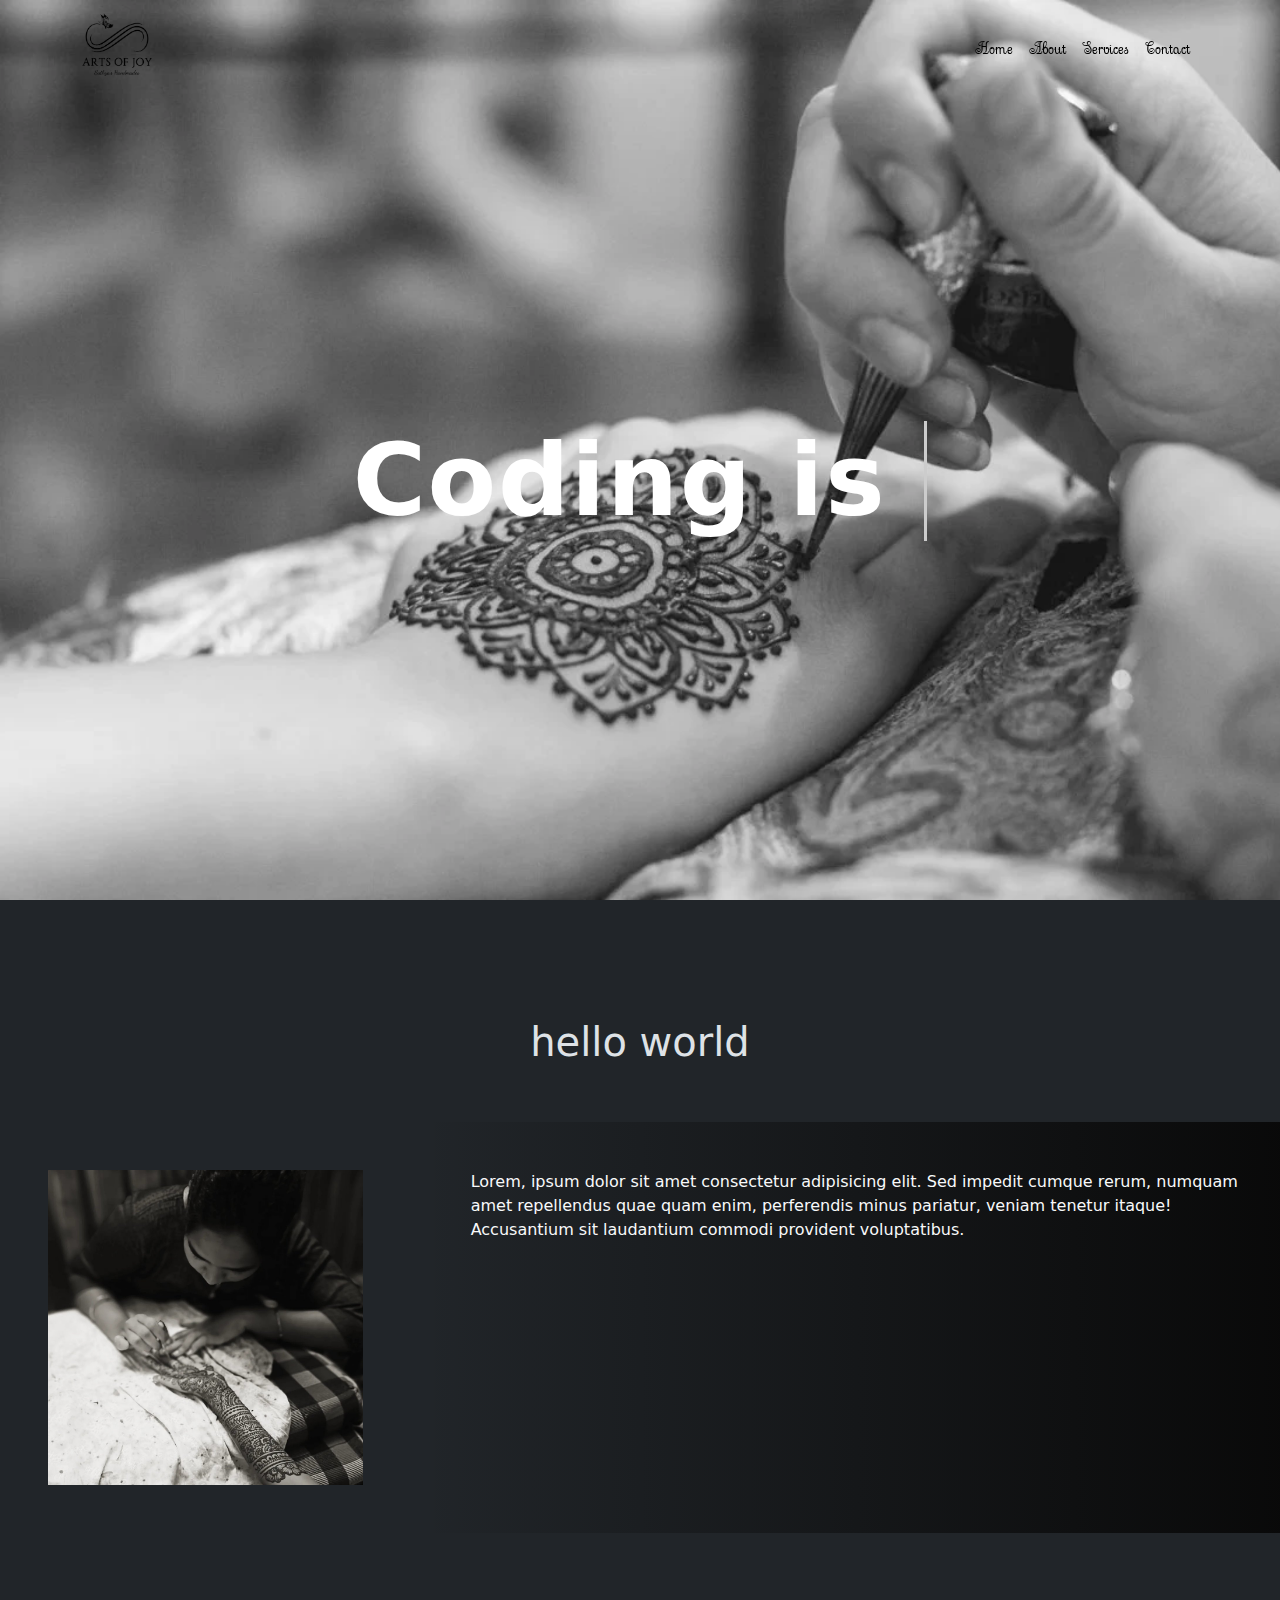
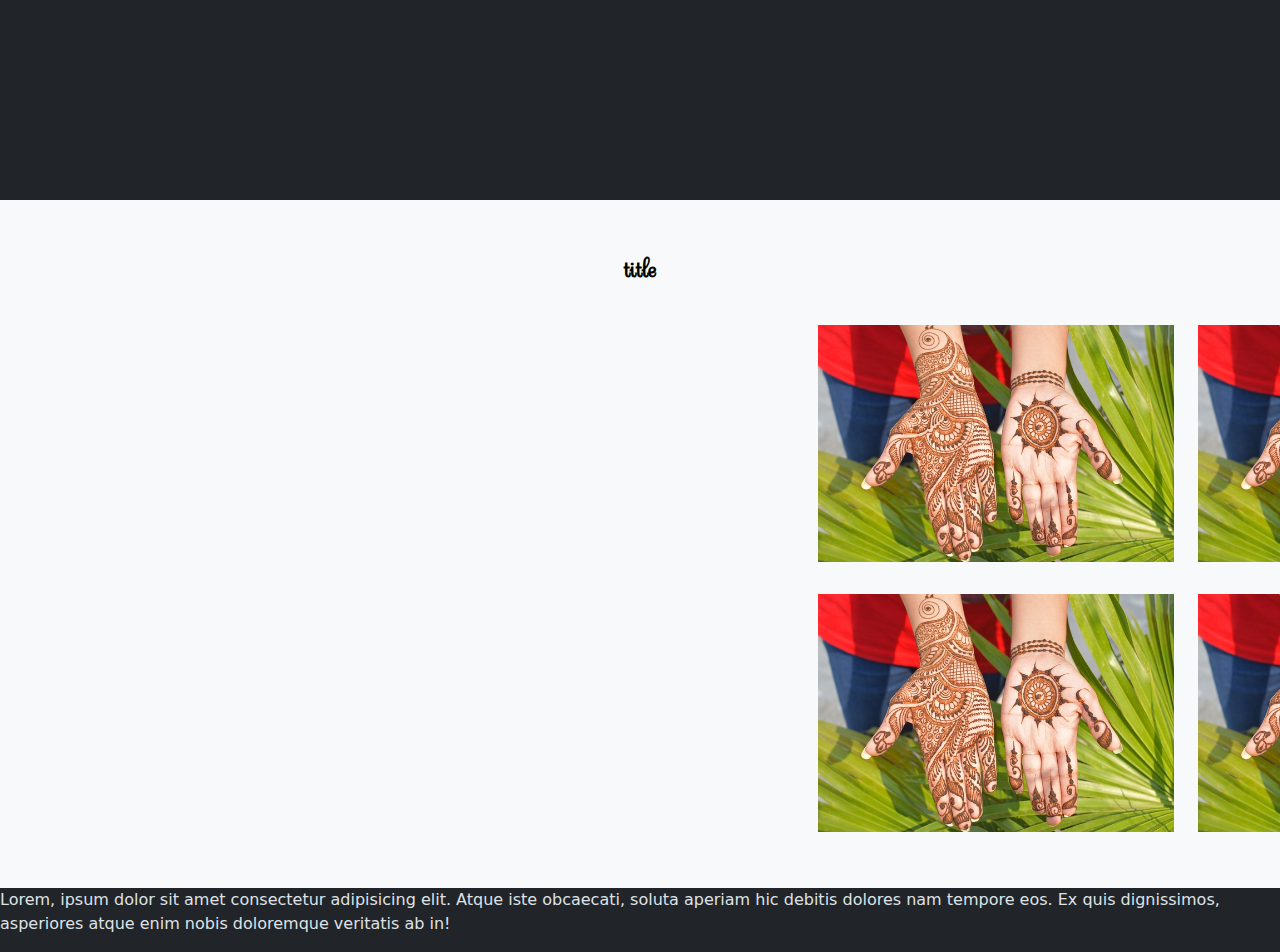
==== index.html @ f116aa46 "first commit" ====
<!DOCTYPE html>
<html lang="en">
<head>
    <meta charset="UTF-8">
    <meta name="viewport" content="width=device-width, initial-scale=1.0">
    <link href="https://cdn.jsdelivr.net/npm/bootstrap@5.3.0-alpha1/dist/css/bootstrap.min.css" rel="stylesheet">
    <link rel="stylesheet" href="./style.css">
    <title>AOJ</title>
    
    <script src="https://cdn.jsdelivr.net/npm/@popperjs/core@2.9.1/dist/umd/popper.min.js"></script>
<script src="https://cdn.jsdelivr.net/npm/bootstrap@5.0.0-beta3/dist/js/bootstrap.min.js"></script>
<link href="https://cdn.jsdelivr.net/npm/bootstrap@5.0.0-beta3/dist/css/bootstrap.min.css" rel="stylesheet">

  

</head>

<body>
    <nav id="navbar" class="navbar navbar-expand-lg navbar-light fixed-top">
        <div class="container">
          
            <a class="navbar-brand" href="#"><img src="./img/aoj_logo.png" alt="" class="c3"></a>
            <button class="navbar-toggler" type="button" data-bs-toggle="collapse" data-bs-target="#navbarNav"
                aria-controls="navbarNav" aria-expanded="false" aria-label="Toggle navigation">
                <span class="navbar-toggler-icon"></span>
            </button>
            <div class="collapse navbar-collapse justify-content-end" id="navbarNav">
                <ul class="navbar-nav">
                    <li class="nav-item">
                        <a class="nav-link  font-1" href="#">Home</a>
                    </li>
                    <li class="nav-item">
                        <a class="nav-link  font-1" href="#">About</a>
                    </li>
                    <li class="nav-item">
                        <a class="nav-link  font-1" href="#">Services</a>
                    </li>
                    <li class="nav-item">
                        <a class="nav-link  font-1" href="#">Contact</a>
                    </li>
                </ul>
            </div>
        </div>
    </nav>





    <div class="content type">
      <div class="txt">
        <h1 class="">Coding is <span class="typed-text"></span><span class="cursor">&nbsp;</span></h1>
      </div>
        <!-- Your content here -->
        
    </div>




    <div class="content">
      <!-- Your content here -->
      
        
        <div class="row">
          <h1 class="text-center titlee p-5">hello world</h1>
          <div class="col-lg-4">
            <img src="./img/sathya.jpg" alt="" class="w-100 p-5">
          </div>
          
            <div class=" col-lg-8 smoke p-5">
              <p class="text-light">Lorem, ipsum dolor sit amet consectetur adipisicing elit. Sed impedit cumque rerum, numquam amet repellendus quae quam enim, perferendis minus pariatur, veniam tenetur itaque! Accusantium sit laudantium commodi provident voluptatibus.</p>
            </div>
          
        </div>
      
  </div>













  <div class="content1 ">
    <div class="bg-light p-5 ">
      <div class="container">
        <h1 class="text-center mb-5 font-1">title</h1>
        <div class="row">
          <div class="col-lg-4 mb-2"><img src="./img/two.jpg" alt="" class="w-100 transition-left img"></div>
          <div class="col-lg-8">
            <div class="row">
              <div class="col-lg-6 mb-2"><img src="./img/one.jpg" alt="" class="w-100 transition-right img">  </div>
              <div class="col-lg-6 mb-2"><img src="./img/one.jpg" alt="" class="w-100 transition-right img"></div>
            </div> <br>
            <div class="row">
              <div class="col-lg-6 mb-2"><img src="./img/one.jpg" alt="" class="w-100 transition-right img">  </div>
              <div class="col-lg-6 mb-2"><img src="./img/one.jpg" alt="" class="w-100 transition-right img"></div>
            </div>
          </div>
        </div>
      </div>
    </div>
  </div>











<div>
  <p>Lorem, ipsum dolor sit amet consectetur adipisicing elit. Atque iste obcaecati, soluta aperiam hic debitis dolores nam tempore eos. Ex quis dignissimos, asperiores atque enim nobis doloremque veritatis ab in!</p>
</div>





    <script>
    document.addEventListener("DOMContentLoaded", function() {
    var navToggle = document.querySelector('.navbar-toggler');
    var navbarNav = document.querySelector('.navbar-collapse');

    navToggle.addEventListener('click', function() {
        navbarNav.classList.toggle('show');
    });
});

window.addEventListener('scroll', function() {
    var navbar = document.getElementById('navbar');
    if (window.scrollY > 0) {
        navbar.style.backgroundColor = 'gray'; // Change to desired green color
    } else {
        navbar.style.backgroundColor = 'transparent';
    }
});



// text =======================================================================================
const typedTextSpan = document.querySelector(".typed-text");
const cursorSpan = document.querySelector(".cursor");

const textArray = ["hard", "fun", "a journey", "LIFE"];
const typingDelay = 200;
const erasingDelay = 100;
const newTextDelay = 2000; // Delay between current and next text
let textArrayIndex = 0;
let charIndex = 0;

function type() {
  if (charIndex < textArray[textArrayIndex].length) {
    if(!cursorSpan.classList.contains("typing")) cursorSpan.classList.add("typing");
    typedTextSpan.textContent += textArray[textArrayIndex].charAt(charIndex);
    charIndex++;
    setTimeout(type, typingDelay);
  } 
  else {
    cursorSpan.classList.remove("typing");
  	setTimeout(erase, newTextDelay);
  }
}

function erase() {
	if (charIndex > 0) {
    if(!cursorSpan.classList.contains("typing")) cursorSpan.classList.add("typing");
    typedTextSpan.textContent = textArray[textArrayIndex].substring(0, charIndex-1);
    charIndex--;
    setTimeout(erase, erasingDelay);
  } 
  else {
    cursorSpan.classList.remove("typing");
    textArrayIndex++;
    if(textArrayIndex>=textArray.length) textArrayIndex=0;
    setTimeout(type, typingDelay + 1100);
  }
}

document.addEventListener("DOMContentLoaded", function() { // On DOM Load initiate the effect
  if(textArray.length) setTimeout(type, newTextDelay + 250);
});









//animation start



document.addEventListener("DOMContentLoaded", function() {
    window.addEventListener("scroll", function() {
      var images = document.querySelectorAll(".transition-top, .transition-right");
      images.forEach(function(image) {
        if (isElementInViewport(image)) {
          image.classList.add("transitioned");
        }
      });
    });

    function isElementInViewport(el) {
      var rect = el.getBoundingClientRect();
      return (
        rect.top >= 0 &&
        rect.right >= 0 &&
        rect.bottom <= (window.innerHeight || document.documentElement.clientHeight) &&
        rect.left <= (window.innerWidth || document.documentElement.clientWidth)
      );
    }
  });




  window.addEventListener('scroll', function() {
  var twoImage = document.querySelector('.transition-left');
  var oneImages = document.querySelectorAll('.transition-right');

  if (twoImage && isInViewport(twoImage)) {
    twoImage.classList.add('active');
  }

  oneImages.forEach(function(image) {
    if (isInViewport(image)) {
      image.classList.add('active');
    }
  });
});

function isInViewport(element) {
  var rect = element.getBoundingClientRect();
  return (
    rect.top >= 0 &&
    rect.left >= 0 &&
    rect.bottom <= (window.innerHeight || document.documentElement.clientHeight) &&
    rect.right <= (window.innerWidth || document.documentElement.clientWidth)
  );
}



// gallery start

const html = document.querySelector('html');
html.setAttribute('data-bs-theme', 'dark');

document.addEventListener('DOMContentLoaded', () => {
  // --- Create LightBox
  const galleryGrid = document.querySelector(".gallery-grid");
  const links = galleryGrid.querySelectorAll("a");
  const imgs = galleryGrid.querySelectorAll("img");
  const lightboxModal = document.getElementById("lightbox-modal");
  const bsModal = new bootstrap.Modal(lightboxModal);
  const modalBody = lightboxModal.querySelector(".lightbox-content");

  function createCaption (caption) {
    return `<div class="carousel-caption d-none d-md-block">
        <h4 class="m-0">${caption}</h4>
      </div>`;
  }

  function createIndicators (img) {
    let markup = "", i, len;

    const countSlides = links.length;
    const parentCol = img.closest('.col');
    const curIndex = [...parentCol.parentElement.children].indexOf(parentCol);

    for (i = 0, len = countSlides; i < len; i++) {
      markup += `
        <button type="button" data-bs-target="#lightboxCarousel"
          data-bs-slide-to="${i}"
          ${i === curIndex ? 'class="active" aria-current="true"' : ''}
          aria-label="Slide ${i + 1}">
        </button>`;
    }

    return markup;
  }

  function createSlides (img) {
    let markup = "";
    const currentImgSrc = img.closest('.gallery-item').getAttribute("href");

    for (const img of imgs) {
      const imgSrc = img.closest('.gallery-item').getAttribute("href");
      const imgAlt = img.getAttribute("alt");

      markup += `
        <div class="carousel-item${currentImgSrc === imgSrc ? " active" : ""}">
          <img class="d-block img-fluid w-100" src=${imgSrc} alt="${imgAlt}">
          ${imgAlt ? createCaption(imgAlt) : ""}
        </div>`;
    }

    return markup;
  }

  function createCarousel (img) {
    const markup = `
      <!-- Lightbox Carousel -->
      <div id="lightboxCarousel" class="carousel slide carousel-fade" data-bs-ride="true">
        <!-- Indicators/dots -->
        <div class="carousel-indicators">
          ${createIndicators(img)}
        </div>
        <!-- Wrapper for Slides -->
        <div class="carousel-inner justify-content-center mx-auto">
          ${createSlides(img)}
        </div>
        <!-- Controls/icons -->
        <button class="carousel-control-prev" type="button" data-bs-target="#lightboxCarousel" data-bs-slide="prev">
          <span class="carousel-control-prev-icon" aria-hidden="true"></span>
          <span class="visually-hidden">Previous</span>
        </button>
        <button class="carousel-control-next" type="button" data-bs-target="#lightboxCarousel" data-bs-slide="next">
          <span class="carousel-control-next-icon" aria-hidden="true"></span>
          <span class="visually-hidden">Next</span>
        </button>
      </div>
      `;

    modalBody.innerHTML = markup;
  }

  for (const link of links) {
    link.addEventListener("click", function (e) {
      e.preventDefault();
      const currentImg = link.querySelector("img");
      const lightboxCarousel = document.getElementById("lightboxCarousel");

      if (lightboxCarousel) {
        const parentCol = link.closest('.col');
        const index = [...parentCol.parentElement.children].indexOf(parentCol);

        const bsCarousel = new bootstrap.Carousel(lightboxCarousel);
        bsCarousel.to(index);
      } else {
        createCarousel(currentImg);
      }

      bsModal.show();
    });
  }

  // --- Support Fullscreen
  const fsEnlarge = document.querySelector(".btn-fullscreen-enlarge");
  const fsExit = document.querySelector(".btn-fullscreen-exit");

  function enterFS () {
    lightboxModal.requestFullscreen().then({}).catch(err => {
      alert(`Error attempting to enable full-screen mode: ${err.message} (${err.name})`);
    });
    fsEnlarge.classList.toggle("d-none");
    fsExit.classList.toggle("d-none");
  }

  function exitFS () {
    document.exitFullscreen();
    fsExit.classList.toggle("d-none");
    fsEnlarge.classList.toggle("d-none");
  }

  fsEnlarge.addEventListener("click", (e) => {
    e.preventDefault();
    enterFS();
  });

  fsExit.addEventListener("click", (e) => {
    e.preventDefault();
    exitFS();
  });
})


    </script>
</body>
</html>
---- style.css ----
@import url('https://fonts.googleapis.com/css2?family=Sevillana&display=swap');
@import url('https://fonts.googleapis.com/css2?family=Montserrat+Alternates:ital,wght@0,100;0,200;0,300;0,400;0,500;0,600;0,700;0,800;0,900;1,100;1,200;1,300;1,400;1,500;1,600;1,700;1,800;1,900&family=Sevillana&display=swap');
@import url('https://fonts.googleapis.com/css2?family=Montserrat+Alternates:ital,wght@0,100;0,200;0,300;0,400;0,500;0,600;0,700;0,800;0,900;1,100;1,200;1,300;1,400;1,500;1,600;1,700;1,800;1,900&family=Salsa&family=Sevillana&display=swap');
@import url('https://fonts.googleapis.com/css2?family=Leckerli+One&family=Montserrat+Alternates:ital,wght@0,100;0,200;0,300;0,400;0,500;0,600;0,700;0,800;0,900;1,100;1,200;1,300;1,400;1,500;1,600;1,700;1,800;1,900&family=Salsa&family=Sevillana&display=swap');

  body {
    margin: 0;
    font-family: Arial, sans-serif;
}
.run{
  font-family: "Leckerli One", cursive;
  font-weight: 400;
  font-style: normal;
}

.ok{


    font-family: "Salsa", cursive;
    font-weight: 400;
    font-style: normal;
  }
  
.c3{
  width: 70px;
}
  .font-1 {
    font-family: "Sevillana", cursive;
    font-weight: 800;
    font-style: normal;
    color: black !important;
    font-size: x-large;
  }
  .font-2 {
    font-family: "Montserrat Alternates", sans-serif;
    font-weight: 100;
    font-style: normal;
   
  }
  
  .font-22 {
    font-family: "Montserrat Alternates", sans-serif;
    font-weight: 200;
    font-style: normal;
  }
  
  .font-222 {
    font-family: "Montserrat Alternates", sans-serif;
    font-weight: 300;
    font-style: normal;
  }
  


#navbar {
    background-color: transparent;
    transition: background-color 0.3s ease;
}

.navbar-brand {
    color: white; /* Change color as needed */
}

.navbar-nav .nav-link {
    color: white; /* Change color as needed */
}

.content {
    padding-top: 70px; /* Adjust based on navbar height */
    background-image: url('./img/bg.webp'); /* Change the path to your image */
    background-size: cover;
    background-attachment: fixed;
    height: 100vh; /* Adjust as needed */
}
.type{
    justify-content: center;
    display: flex;
    align-items: center;
}
/* text */
.txt h1 {
    font-size: 100px;
    padding: 0.5rem;
    font-weight: bold;
    letter-spacing: 0.1rem;
    text-align: center;
    overflow: hidden;
    color: #ffffff;
    text-shadow: #dd7732;
  }
  .txt h1 span.typed-text {
    font-weight: normal;
    color: #dd7732;
  }
   .txt h1 span.cursor {
    display: inline-block;
    background-color: #ccc;
    margin-left: 0.1rem;
    width: 3px;
    animation: blink 1s infinite;
  }
  .txt h1 span.cursor.typing {
    animation: none;
  }
  @keyframes blink {
    0%  { background-color: #ccc; }
    49% { background-color: #ccc; }
    50% { background-color: transparent; }
    99% { background-color: transparent; }
    100%  { background-color: #ccc; }
  }




.smoke{
  /* background-image: url(./img/IMG_9774_1200x1200-removebg-preview.png); */
  background-image: linear-gradient(to right, rgba(255,0,0,0), rgb(9, 9, 9));
}


body{
  overflow-x: hidden;
}
/* .img {
 
    filter: gray; 
    -webkit-filter: grayscale(1);
    -webkit-transition: all .8s ease-in-out;  
  }
.img:hover {
  filter: none;
    -webkit-filter: grayscale(0);
    -webkit-transform: scale(1.01);
  } */
.img:hover{
  box-shadow: rgba(0, 0, 0, 0.3) 0px 19px 38px, rgba(0, 0, 0, 0.22) 0px 15px 12px;
}
/* =====================================    transition start =====================================*/

/* .transition-left {
  transform: translateX(-100%);
  transition: transform 0.5s ease;
}

.transition-right {
  transform: translateX(100%);
  transition: transform 0.5s ease;
}

.transition-left.active, .transition-right.active {
  transform: translateX(0);
} */
.transition-top {
  transition: transform 3s ease;
  transform: translateY(-100%);
}

.transition-right {
  transition: transform 3s ease;
  transform: translateX(100%);
}

.transitioned {
  transform: translateY(0) !important;
  transform: translateX(0) !important;
}


.transition-left {
  opacity: 0;
  transition: opacity 5s ease;
}

.transition-left.active {
  opacity: 1;
}



/* gallery css start */
  :root {
    --lightbox: rgb(0 0 0 / 0.75);
    --carousel-text: #fff;
  }

body {
  margin: 1.5rem 0 3.5rem;
}

@keyframes zoomin {
  0% {
    transform: scale(1);
  }
  50% {
    transform: scale(1.05);
  }
  100% {
    transform: scale(1);
  }
}

.gallery-item {
  display: block;
}

.gallery-item img {
  box-shadow: 0 1rem 1rem rgba(0, 0, 0, 0.15);
  transition: box-shadow 0.2s;
}

.gallery-item:hover img {
  box-shadow: 0 1rem 1rem rgba(0, 0, 0, 0.35);
}

.lightbox-modal .modal-content {
  background-color: var(--lightbox);
}

.lightbox-modal .btn-close {
  position: absolute;
  top: 1.25rem;
  right: 1.25rem;
  font-size: 1.25rem;
  z-index: 10;
  filter: invert(1) grayscale(100);
}

.lightbox-modal .modal-body {
  display: flex;
  align-items: center;
  padding: 0;
}

.lightbox-modal .lightbox-content {
  width: 100%;
}

.lightbox-modal .carousel-indicators {
  margin-bottom: 0;
}

.lightbox-modal .carousel-indicators [data-bs-target] {
  background-color: var(--carousel-text) !important;
}

.lightbox-modal .carousel-inner {
  width: 75%;
}

.lightbox-modal .carousel-inner img {
  animation: zoomin 10s linear infinite;
}

.lightbox-modal .carousel-item .carousel-caption {
  right: 0;
  bottom: 0;
  left: 0;
  padding-bottom: 2rem;
  background-color: var(--lightbox);
  color: var(--carousel-text) !important;
}

.lightbox-modal .carousel-control-prev,
.lightbox-modal .carousel-control-next {
  width: auto;
}

.lightbox-modal .carousel-control-prev {
  left: 1.25rem;
}

.lightbox-modal .carousel-control-next {
  right: 1.25rem;
}

@media (min-width: 1400px) {
  .lightbox-modal .carousel-inner {
    max-width: 60%;
  }
}

[data-bs-theme = "dark"] .lightbox-modal .carousel-control-next-icon,
[data-bs-theme = "dark"] .lightbox-modal .carousel-control-prev-icon {
    filter: none;
}

.btn-fullscreen-enlarge,
.btn-fullscreen-exit {
  position: absolute;
  top: 1.25rem;
  right: 3.5rem;
  z-index: 10;
  border: 0;
  background: transparent;
  opacity: .6;
  font-size: 1.25rem;
}

.bi {
  display: inline-block;
  width: 1em;
  height: 1em;
  vertical-align: -0.035em;
  fill: currentcolor;
}
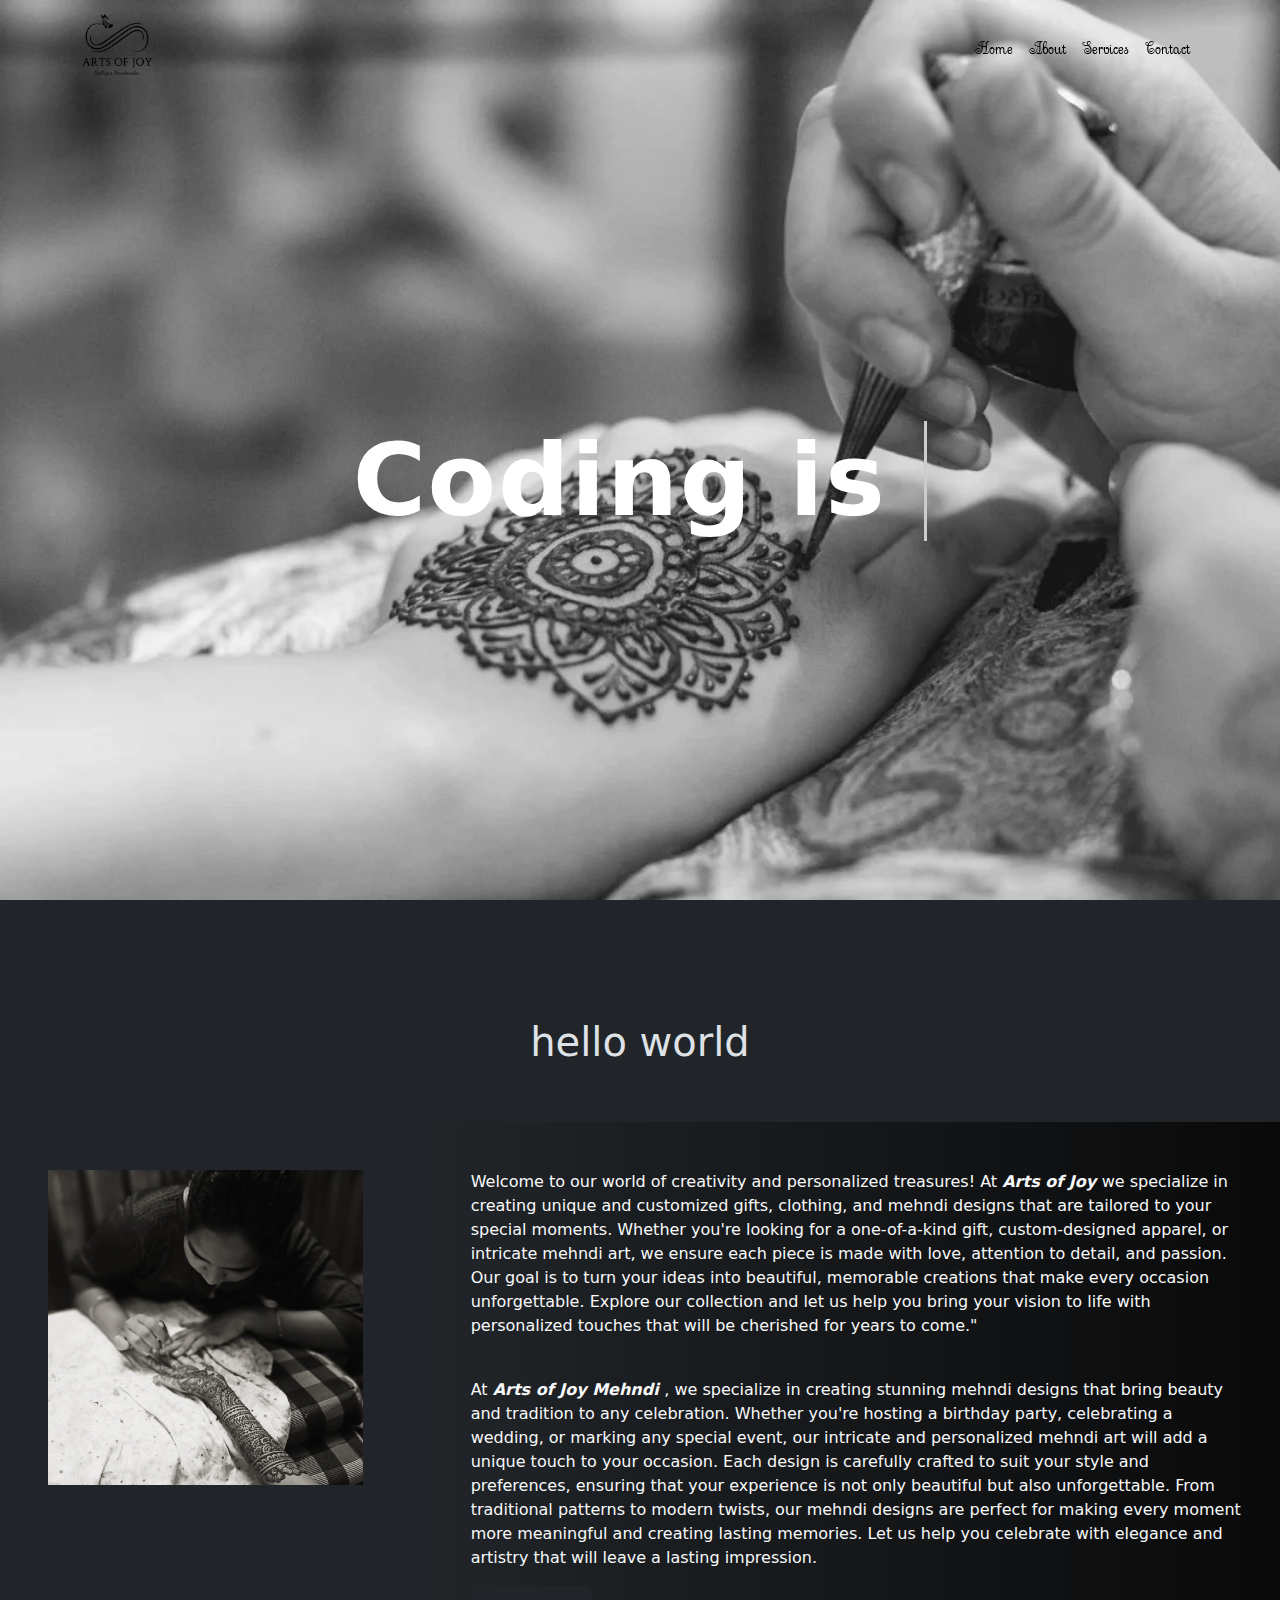
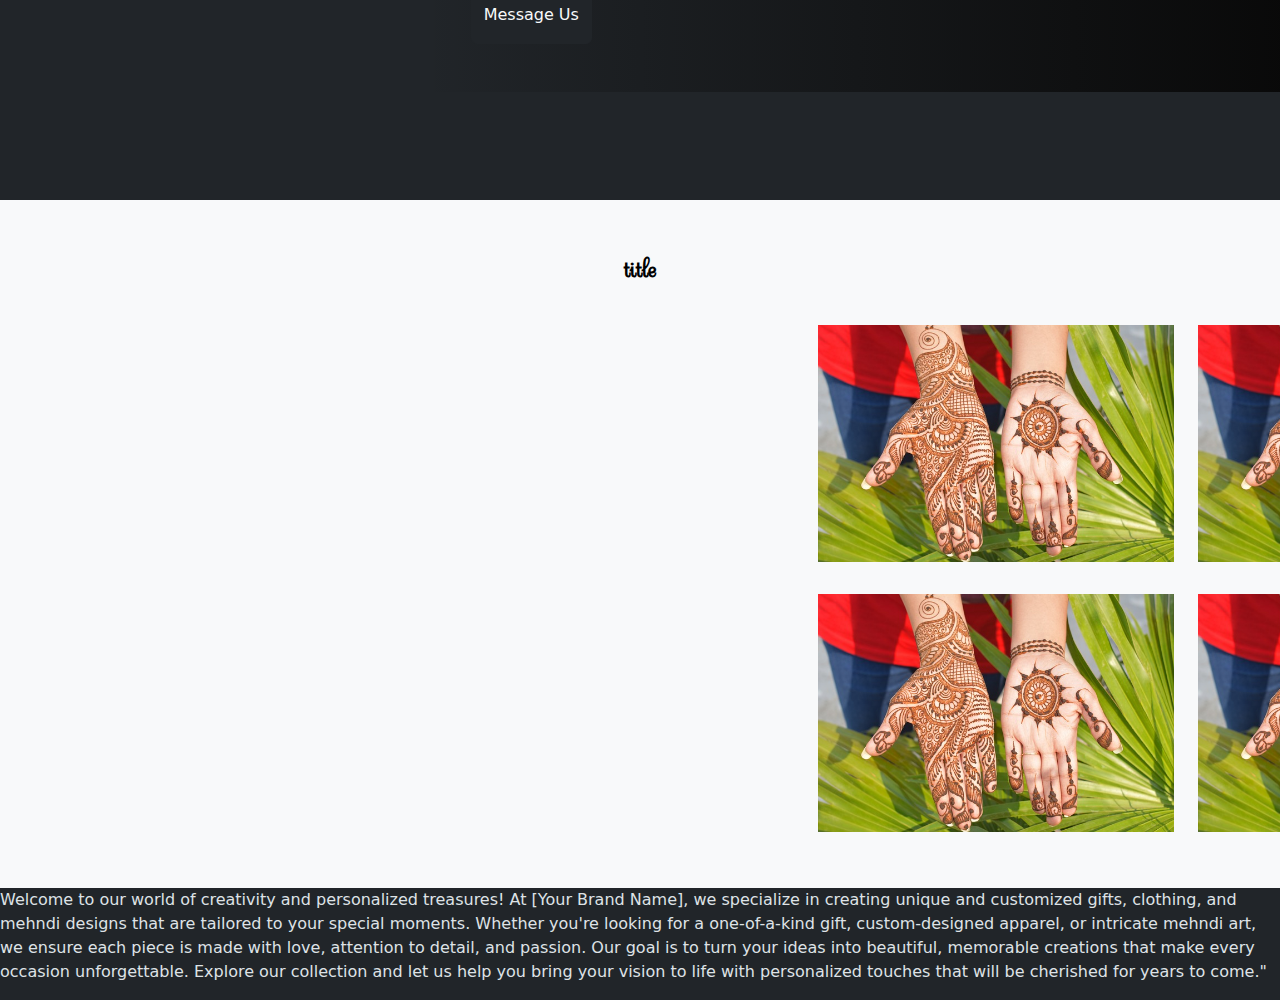
==== commit 43248988: "aoj master" ====
--- a/index.html
+++ b/index.html
@@ -69,7 +69,14 @@
           </div>
           
             <div class=" col-lg-8 smoke p-5">
-              <p class="text-light">Lorem, ipsum dolor sit amet consectetur adipisicing elit. Sed impedit cumque rerum, numquam amet repellendus quae quam enim, perferendis minus pariatur, veniam tenetur itaque! Accusantium sit laudantium commodi provident voluptatibus.</p>
+              <p class="text-light">Welcome to our world of creativity and personalized treasures! At <b> <i>Arts of Joy</i> </b> we specialize in creating unique and customized gifts, clothing, and mehndi designs that are tailored to your special moments. Whether you're looking for a one-of-a-kind gift, custom-designed apparel, or intricate mehndi art, we ensure each piece is made with love, attention to detail, and passion. Our goal is to turn your ideas into beautiful, memorable creations that make every occasion unforgettable. Explore our collection and let us help you bring your vision to life with personalized touches that will be cherished for years to come."</p>
+
+              <br>
+              <p class="text-light">
+                At <b> <i>Arts of Joy Mehndi</i> </b>, we specialize in creating stunning mehndi designs that bring beauty and tradition to any celebration. Whether you're hosting a birthday party, celebrating a wedding, or marking any special event, our intricate and personalized mehndi art will add a unique touch to your occasion. Each design is carefully crafted to suit your style and preferences, ensuring that your experience is not only beautiful but also unforgettable. From traditional patterns to modern twists, our mehndi designs are perfect for making every moment more meaningful and creating lasting memories. Let us help you celebrate with elegance and artistry that will leave a lasting impression.
+              </p>
+
+              <button class="btn btn-dark pt-3 pb-3">  <a href="https://api.whatsapp.com/message/CCX74Y42H55AA1?autoload=1&app_absent=0" target="_blank" class="text-light">Message Us </a></button>
             </div>
           
         </div>
@@ -120,7 +127,7 @@
 
 
 <div>
-  <p>Lorem, ipsum dolor sit amet consectetur adipisicing elit. Atque iste obcaecati, soluta aperiam hic debitis dolores nam tempore eos. Ex quis dignissimos, asperiores atque enim nobis doloremque veritatis ab in!</p>
+  <p>Welcome to our world of creativity and personalized treasures! At [Your Brand Name], we specialize in creating unique and customized gifts, clothing, and mehndi designs that are tailored to your special moments. Whether you're looking for a one-of-a-kind gift, custom-designed apparel, or intricate mehndi art, we ensure each piece is made with love, attention to detail, and passion. Our goal is to turn your ideas into beautiful, memorable creations that make every occasion unforgettable. Explore our collection and let us help you bring your vision to life with personalized touches that will be cherished for years to come."</p>
 </div>
 
 
@@ -140,7 +147,7 @@
 window.addEventListener('scroll', function() {
     var navbar = document.getElementById('navbar');
     if (window.scrollY > 0) {
-        navbar.style.backgroundColor = 'gray'; // Change to desired green color
+        navbar.style.backgroundColor = 'white'; // Change to desired green color
     } else {
         navbar.style.backgroundColor = 'transparent';
     }
--- a/style.css
+++ b/style.css
@@ -306,3 +306,7 @@
   fill: currentcolor;
 }
 
+a{
+  text-decoration: none !important;
+  
+}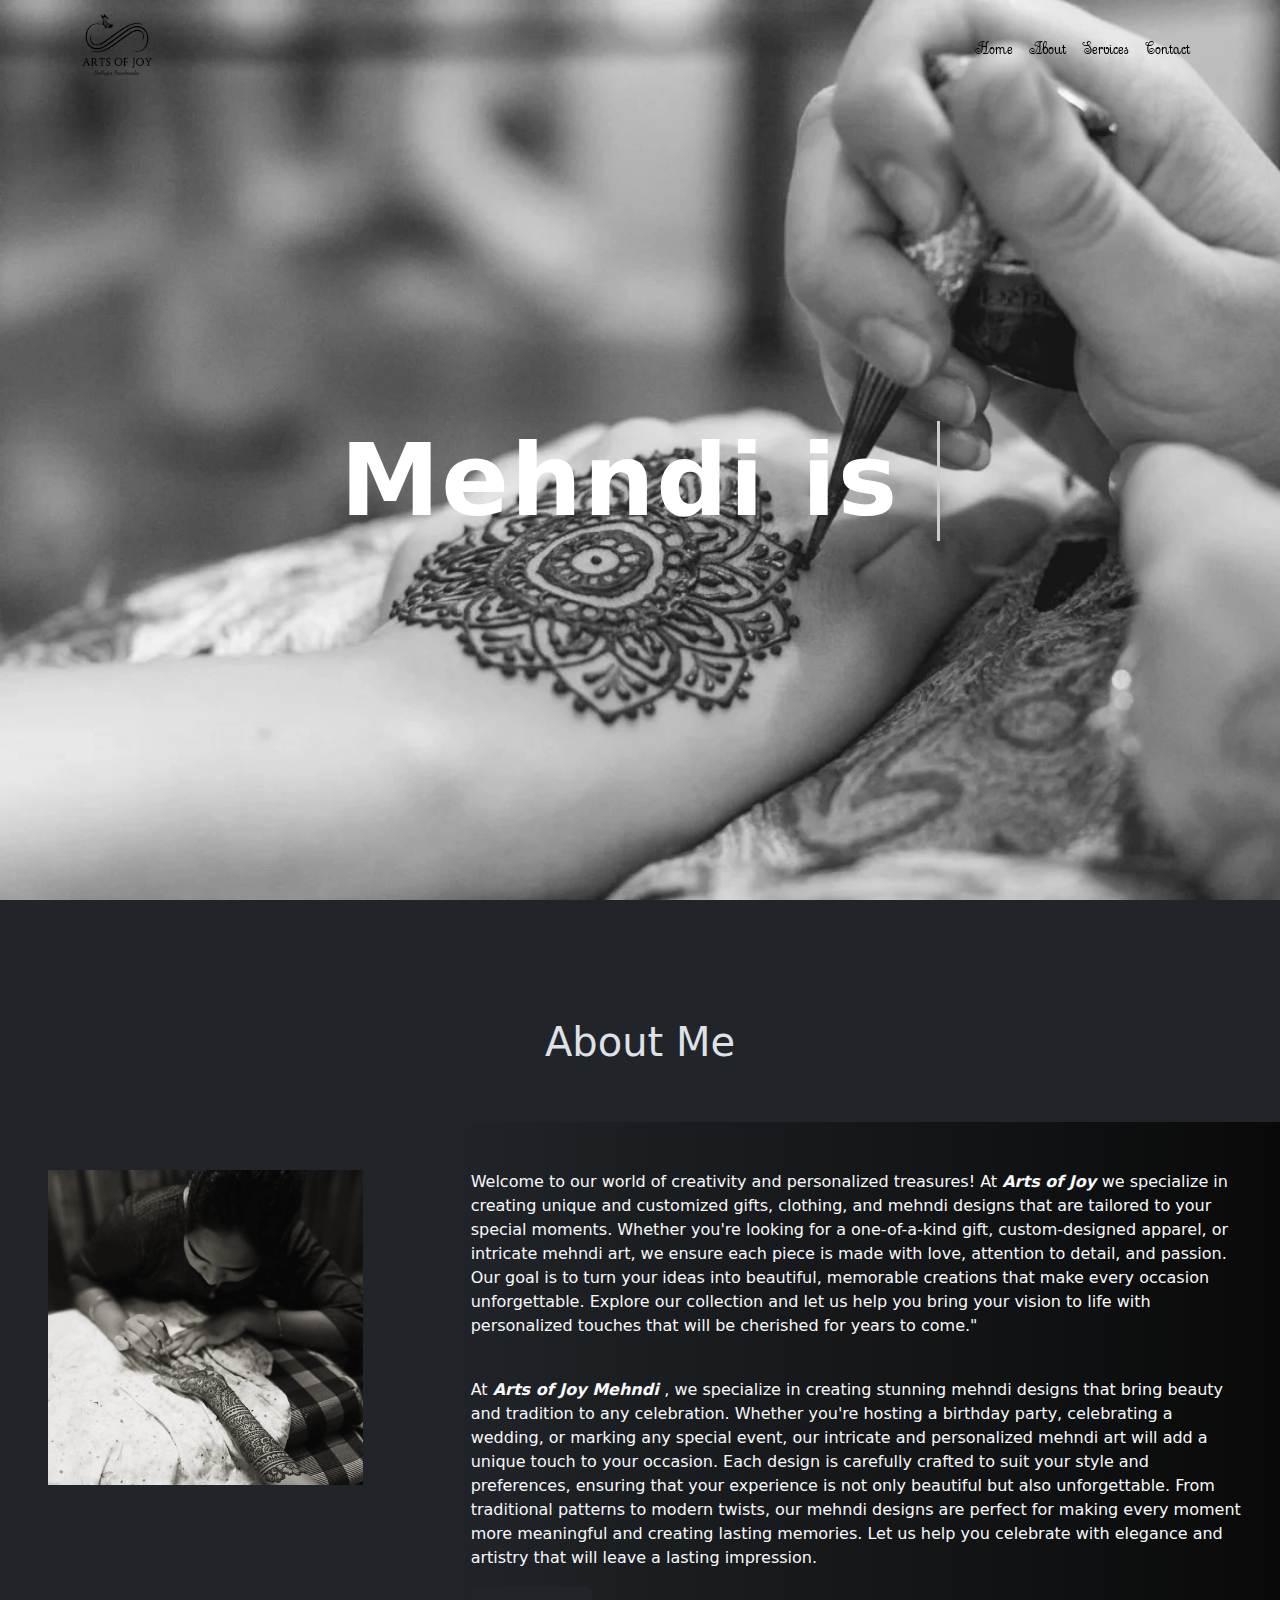
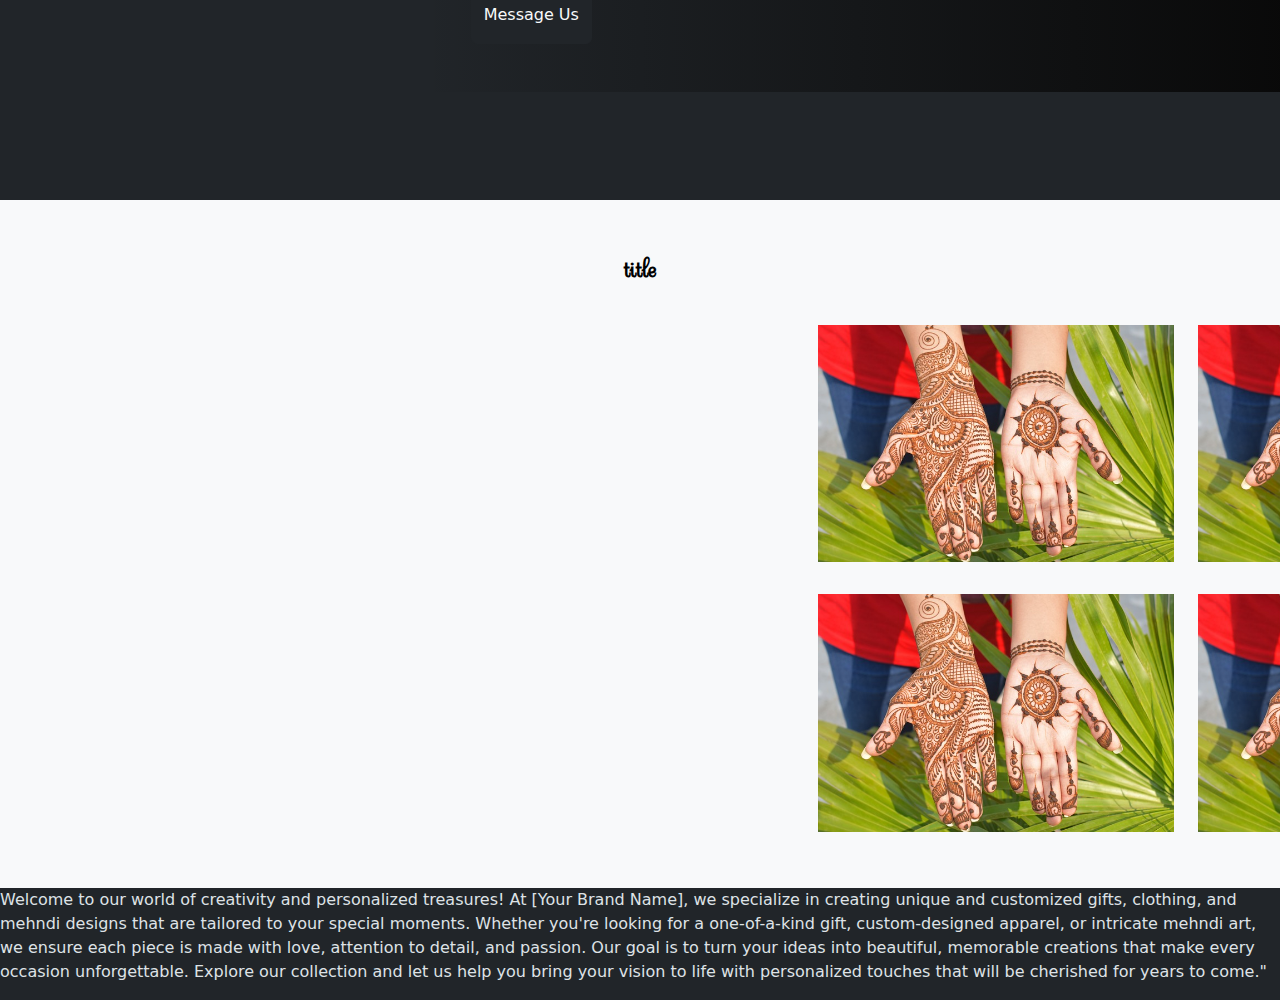
==== commit a969f0a1: "aoj master" ====
--- a/index.html
+++ b/index.html
@@ -49,7 +49,7 @@
 
     <div class="content type">
       <div class="txt">
-        <h1 class="">Coding is <span class="typed-text"></span><span class="cursor">&nbsp;</span></h1>
+        <h1 class="">Mehndi is <span class="typed-text"></span><span class="cursor">&nbsp;</span></h1>
       </div>
         <!-- Your content here -->
         
@@ -63,7 +63,7 @@
       
         
         <div class="row">
-          <h1 class="text-center titlee p-5">hello world</h1>
+          <h1 class="text-center titlee p-5">About Me</h1>
           <div class="col-lg-4">
             <img src="./img/sathya.jpg" alt="" class="w-100 p-5">
           </div>
@@ -159,7 +159,7 @@
 const typedTextSpan = document.querySelector(".typed-text");
 const cursorSpan = document.querySelector(".cursor");
 
-const textArray = ["hard", "fun", "a journey", "LIFE"];
+const textArray = ["Art of Love", "Art of Tradition", "Art of Life"];
 const typingDelay = 200;
 const erasingDelay = 100;
 const newTextDelay = 2000; // Delay between current and next text
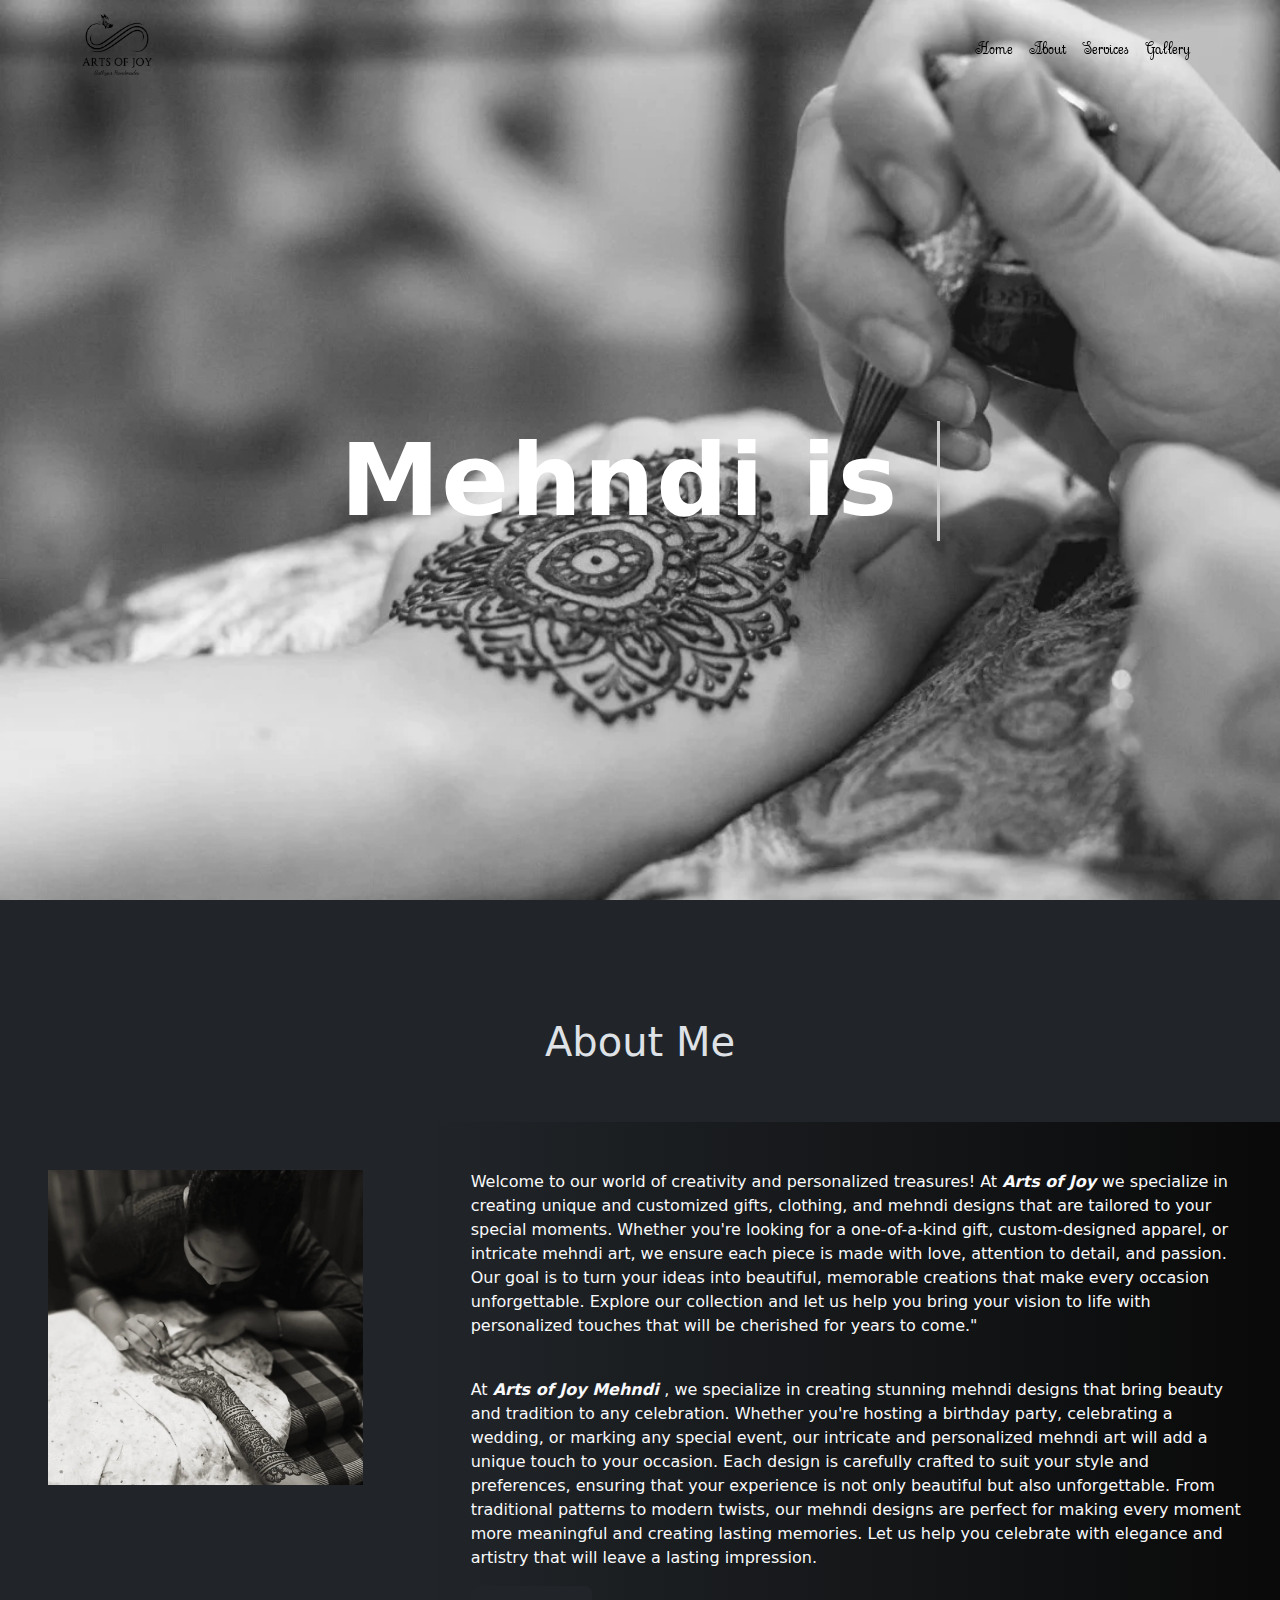
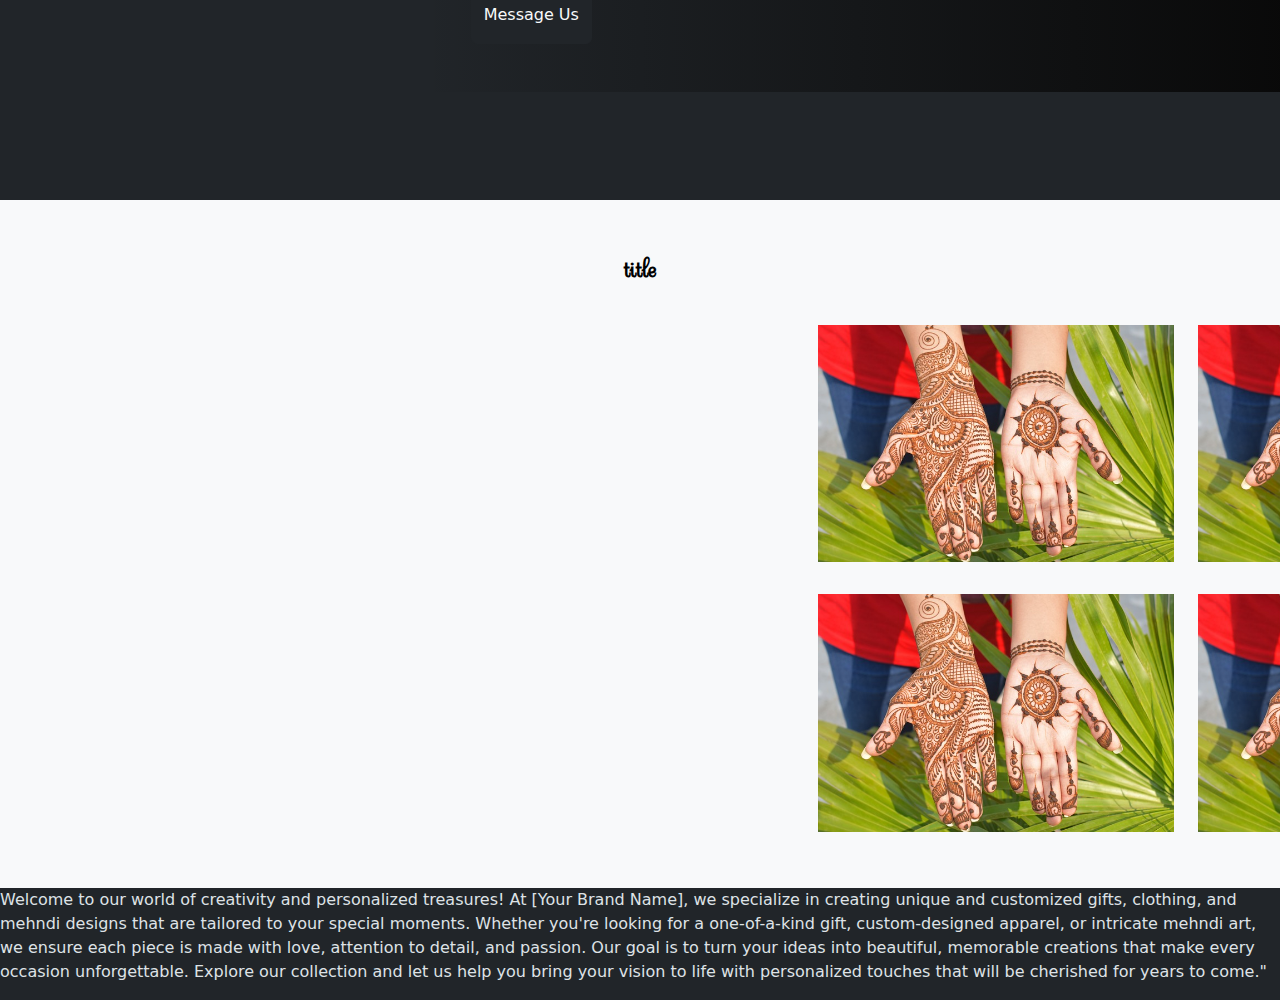
==== commit d6297e4c: "aoj master" ====
--- a/index.html
+++ b/index.html
@@ -27,16 +27,16 @@
             <div class="collapse navbar-collapse justify-content-end" id="navbarNav">
                 <ul class="navbar-nav">
                     <li class="nav-item">
-                        <a class="nav-link  font-1" href="#">Home</a>
+                        <a class="nav-link  font-1" href="./index.html">Home</a>
                     </li>
                     <li class="nav-item">
-                        <a class="nav-link  font-1" href="#">About</a>
+                        <a class="nav-link  font-1" href="#about">About</a>
                     </li>
                     <li class="nav-item">
                         <a class="nav-link  font-1" href="#">Services</a>
                     </li>
                     <li class="nav-item">
-                        <a class="nav-link  font-1" href="#">Contact</a>
+                        <a class="nav-link  font-1" href="./gallery.html">Gallery</a>
                     </li>
                 </ul>
             </div>
@@ -58,7 +58,7 @@
 
 
 
-    <div class="content">
+    <div class="content" id="about">
       <!-- Your content here -->
       
         
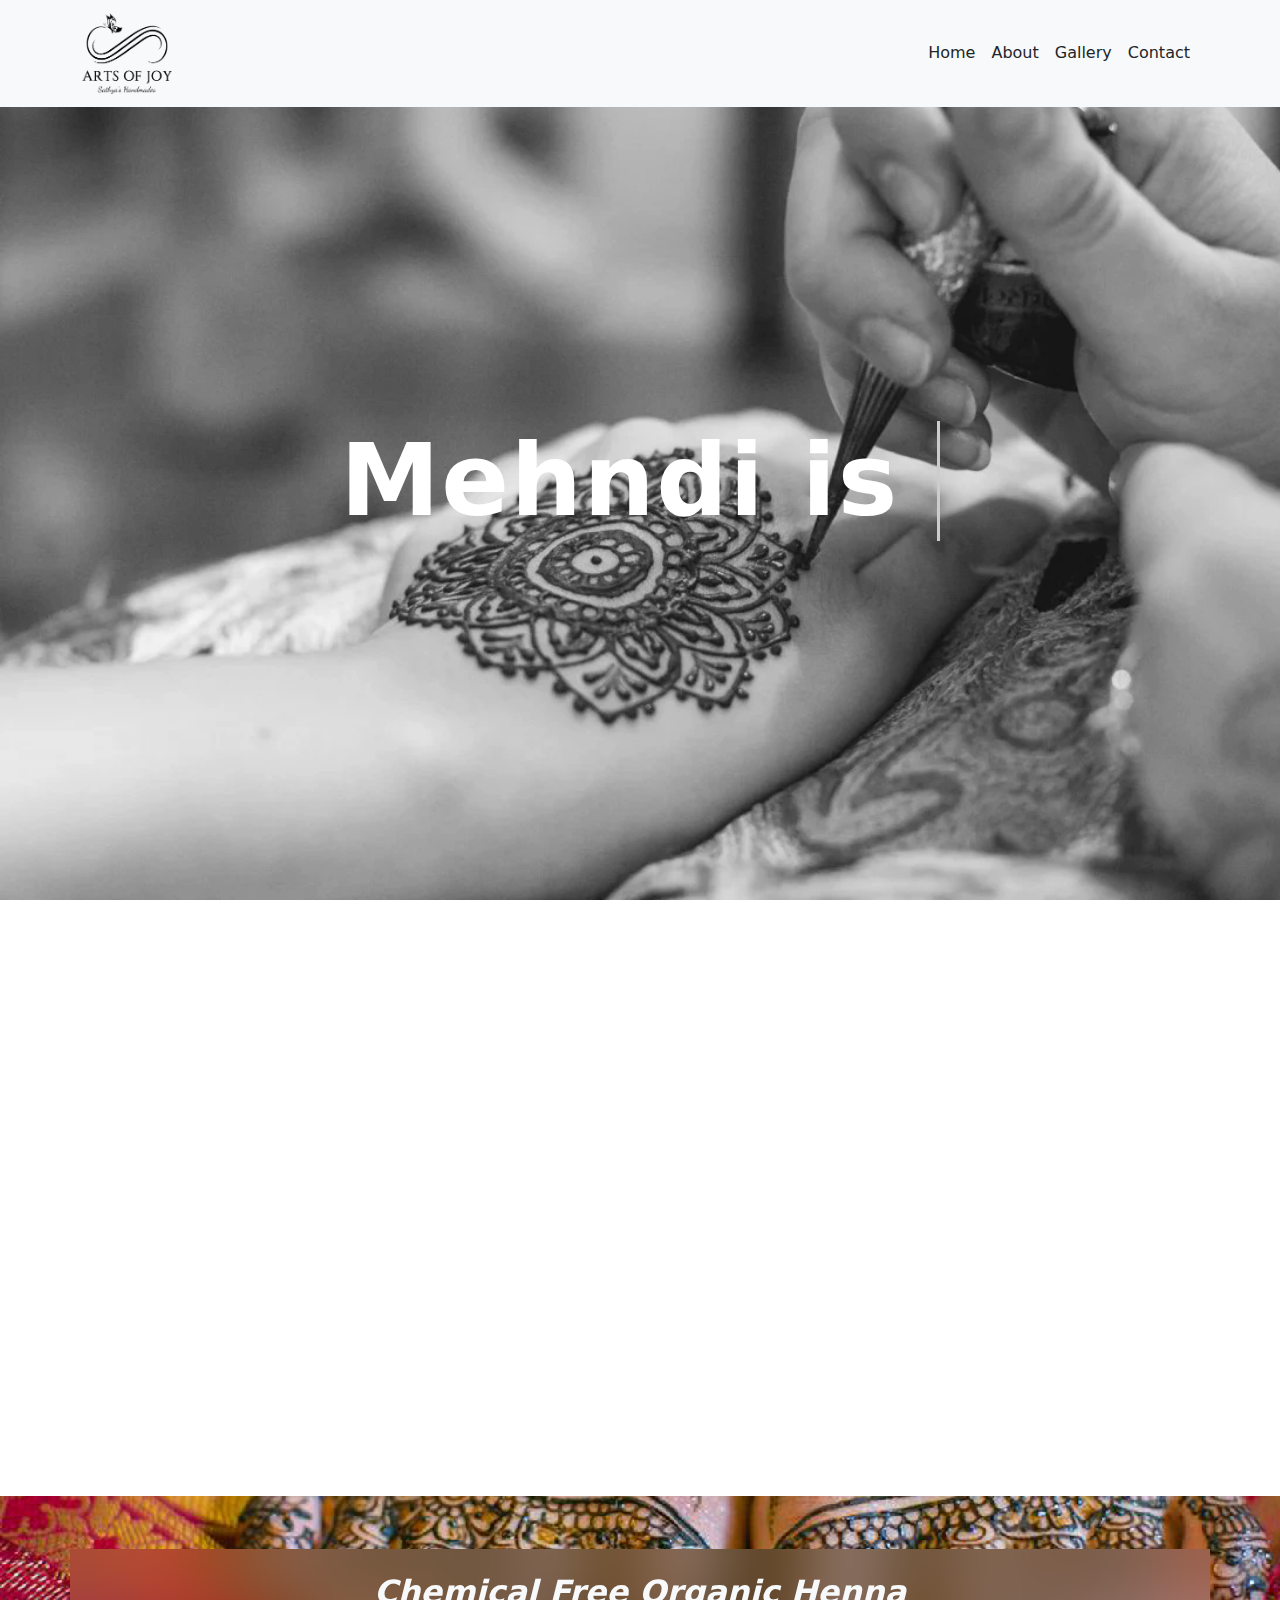
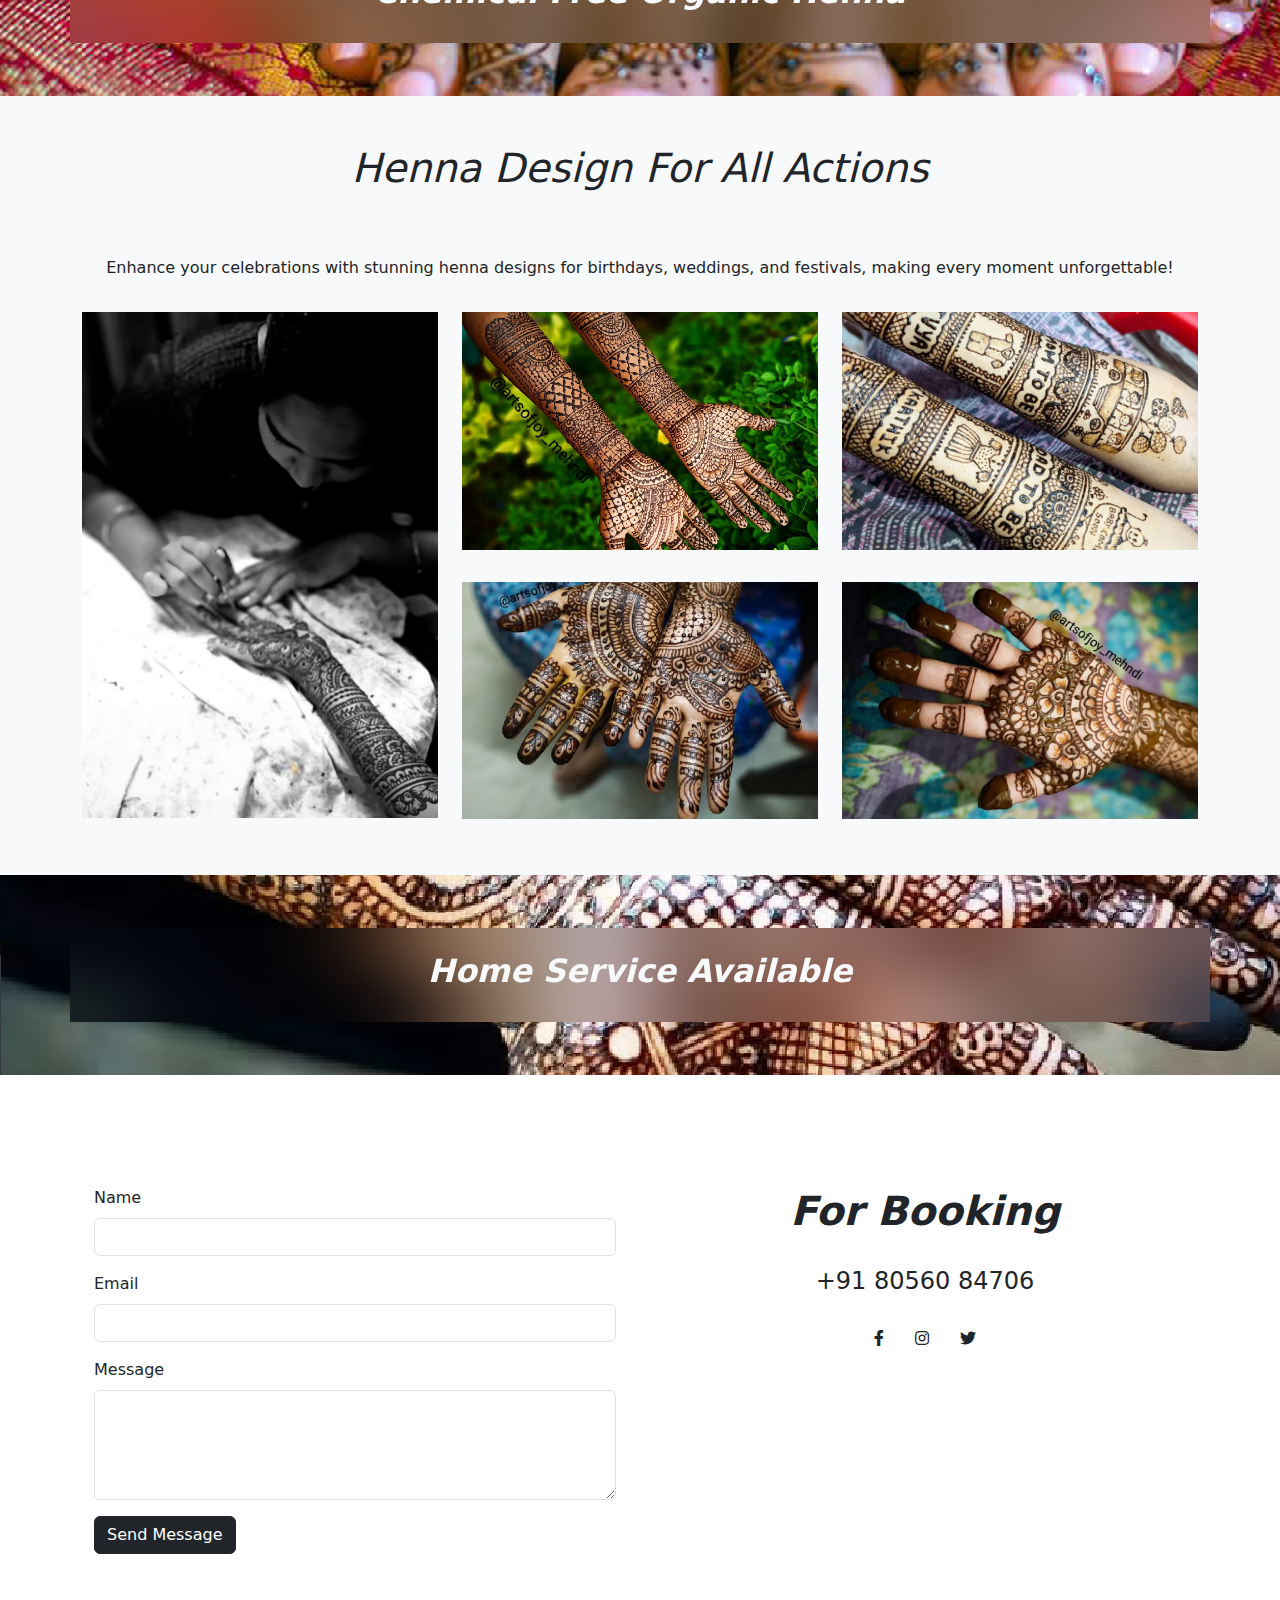
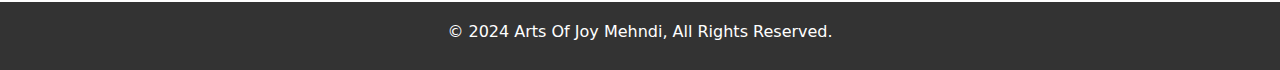
==== commit c72fb515: "aoj master" ====
--- a/index.html
+++ b/index.html
@@ -3,41 +3,65 @@
 <head>
     <meta charset="UTF-8">
     <meta name="viewport" content="width=device-width, initial-scale=1.0">
+    <title>Arts Of Joy Mehndi Designs</title>
+    <!-- Bootstrap CSS -->
     <link href="https://cdn.jsdelivr.net/npm/bootstrap@5.3.0-alpha1/dist/css/bootstrap.min.css" rel="stylesheet">
+
+    <!-- FontAwesome for social icons -->
+    <link rel="stylesheet" href="https://cdnjs.cloudflare.com/ajax/libs/font-awesome/6.0.0-beta3/css/all.min.css">
+
+    <!-- AOS Animation library -->
+    <link href="https://cdn.jsdelivr.net/npm/aos@2.3.4/dist/aos.css" rel="stylesheet">
+
     <link rel="stylesheet" href="./style.css">
-    <title>AOJ</title>
-    
-    <script src="https://cdn.jsdelivr.net/npm/@popperjs/core@2.9.1/dist/umd/popper.min.js"></script>
-<script src="https://cdn.jsdelivr.net/npm/bootstrap@5.0.0-beta3/dist/js/bootstrap.min.js"></script>
-<link href="https://cdn.jsdelivr.net/npm/bootstrap@5.0.0-beta3/dist/css/bootstrap.min.css" rel="stylesheet">
-
-  
-
+
+    <style>
+        .navbar {
+            background-color: #aeaeae;
+        }
+        .navbar a {
+            color: #fff;
+        }
+        .navbar a:hover {
+            color: #f8f9fa;
+        }
+        .carousel-item img {
+            height: 500px;
+            object-fit: cover;
+        }
+        .about-section img {
+            border-radius: 50%;
+            max-width: 100%;
+            height: auto;
+        }
+        .gallery img {
+            max-width: 100%;
+            height: auto;
+            border-radius: 8px;
+        }
+        footer {
+            background-color: #333;
+            color: #fff;
+            padding: 10px 0;
+            text-align: center;
+        }
+    </style>
 </head>
-
 <body>
-    <nav id="navbar" class="navbar navbar-expand-lg navbar-light fixed-top">
+
+    <!-- Navbar (Sticky) -->
+    <nav class="navbar navbar-expand-lg navbar-light bg-light  fixed-top">
         <div class="container">
-          
-            <a class="navbar-brand" href="#"><img src="./img/aoj_logo.png" alt="" class="c3"></a>
-            <button class="navbar-toggler" type="button" data-bs-toggle="collapse" data-bs-target="#navbarNav"
-                aria-controls="navbarNav" aria-expanded="false" aria-label="Toggle navigation">
+            <a class="navbar-brand" href="./index.html"><img src="./img/aoj_logo.png" alt="" class="logo"></a>
+            <button class="navbar-toggler" type="button" data-bs-toggle="collapse" data-bs-target="#navbarNav" aria-controls="navbarNav" aria-expanded="false" aria-label="Toggle navigation">
                 <span class="navbar-toggler-icon"></span>
             </button>
-            <div class="collapse navbar-collapse justify-content-end" id="navbarNav">
-                <ul class="navbar-nav">
-                    <li class="nav-item">
-                        <a class="nav-link  font-1" href="./index.html">Home</a>
-                    </li>
-                    <li class="nav-item">
-                        <a class="nav-link  font-1" href="#about">About</a>
-                    </li>
-                    <li class="nav-item">
-                        <a class="nav-link  font-1" href="#">Services</a>
-                    </li>
-                    <li class="nav-item">
-                        <a class="nav-link  font-1" href="./gallery.html">Gallery</a>
-                    </li>
+            <div class="collapse navbar-collapse" id="navbarNav">
+                <ul class="navbar-nav ms-auto ">
+                    <li class="nav-item"><a class="nav-link  text-dark" href="#home" >Home</a></li>
+                    <li class="nav-item"><a class="nav-link  text-dark" href="#about">About</a></li>
+                    <li class="nav-item"><a class="nav-link  text-dark" href="./gallery.html">Gallery</a></li>
+                    <li class="nav-item"><a class="nav-link  text-dark" href="#contact">Contact</a></li>
                 </ul>
             </div>
         </div>
@@ -48,353 +72,184 @@
 
 
     <div class="content type">
-      <div class="txt">
-        <h1 class="">Mehndi is <span class="typed-text"></span><span class="cursor">&nbsp;</span></h1>
+        <div class="txt">
+            <h1 class="">Mehndi is <span class="typed-text"></span><span class="cursor">&nbsp;</span></h1>
+        </div>
+    </div>
+
+
+    <!-- About Section -->
+    <section id="about" class="container py-5" data-aos="fade-up">
+        <div class="row">
+            <div class="col-md-4">
+                <img src="./img/sathya.jpg" alt="Mehndi Artist" class="img-fluid">
+            </div>
+            <div class="col-md-8">
+                <h2>About Me</h2>
+                <p>Welcome to our world of creativity and personalized treasures! At <b><i>Arts of Joy</i> </b> we specialize in creating unique and customized gifts, clothing, and mehndi designs that are tailored to your special moments. Whether you're looking for a one-of-a-kind gift, custom-designed apparel, or intricate mehndi art, we ensure each piece is made with love, attention to detail, and passion. Our goal is to turn your ideas into beautiful, memorable creations that make every occasion unforgettable. Explore our collection and let us help you bring your vision to life with personalized touches that will be cherished for years to come."</p>
+                <p>At  <b><i>Arts of Joy Mehndi</i> </b> , we specialize in creating stunning mehndi designs that bring beauty and tradition to any celebration. Whether you're hosting a birthday party, celebrating a wedding, or marking any special event, our intricate and personalized mehndi art will add a unique touch to your occasion. Each design is carefully crafted to suit your style and preferences, ensuring that your experience is not only beautiful but also unforgettable. From traditional patterns to modern twists, our mehndi designs are perfect for making every moment more meaningful and creating lasting memories. Let us help you celebrate with elegance and artistry that will leave a lasting impression. </p>
+
+                <button class="btn btn-dark ">  <a href="https://api.whatsapp.com/message/CCX74Y42H55AA1?autoload=1&app_absent=0" target="_blank" class="text-light">Message Us </a></button>
+            </div>
+        </div>
+    </section>
+<!-- ============ about end =====-->
+<div class="leg">
+    <div class="container">
+        <div class="row blurr">
+            <div class="col-lg-12">
+                <h2 class="text-light text-center p-4"> <b><i>
+                    Chemical Free Organic Henna</i> </b> </h2>
+            </div>
+        </div>
+    </div>
+</div>
+
+
+
+    <!-- Home Section (Carousel) -->
+
+    <div class="content1 ">
+        <div class="bg-light p-5 ">
+          <div class="container">
+            <h1 class="text-center mb-5 font-1"><i>Henna Design For All Actions</i> </h1>
+
+            <p class="text-center p-3">Enhance your celebrations with stunning henna designs for birthdays, weddings, and festivals, making every moment unforgettable!</p>
+            <div class="row">
+              <div class="col-lg-4 mb-2"><img src="./img/two.jpg" alt="" class="w-100 transition-left img"></div>
+              <div class="col-lg-8">
+                <div class="row">
+                  <div class="col-lg-6 mb-2"><img src="./henna/111.jpg" alt="" class="w-100 transition-right img">  </div>
+                  <div class="col-lg-6 mb-2"><img src="./henna/3333.jpg" alt="" class="w-100 transition-right img"></div>
+                </div> <br>
+                <div class="row">
+                  <div class="col-lg-6 mb-2"><img src="./henna/22222.jpg" alt="" class="w-100 transition-right img">  </div>
+                  <div class="col-lg-6 mb-2"><img src="./henna/4444.jpg" alt="" class="w-100 transition-right img"></div>
+                  
+                </div>
+              </div>
+            </div>
+          </div>
+        </div>
       </div>
-        <!-- Your content here -->
-        
-    </div>
-
-
-
-
-    <div class="content" id="about">
-      <!-- Your content here -->
-      
-        
+    <!-- Home Section (Carousel) -->
+    
+    <div class="vas">
+        <div class="container">
+            <div class="row blurr">
+                <div class="col-lg-12">
+                    <h2 class="text-light text-center p-4"> <b><i>Home Service Available </i> </b> </h2>
+                </div>
+            </div>
+        </div>
+    </div>
+    <!-- Gallery Section -->
+    <section id="gallery" class="container py-2">
+       
+    </section>
+
+    <!-- Contact Section -->
+    <div class="container">
         <div class="row">
-          <h1 class="text-center titlee p-5">About Me</h1>
-          <div class="col-lg-4">
-            <img src="./img/sathya.jpg" alt="" class="w-100 p-5">
-          </div>
-          
-            <div class=" col-lg-8 smoke p-5">
-              <p class="text-light">Welcome to our world of creativity and personalized treasures! At <b> <i>Arts of Joy</i> </b> we specialize in creating unique and customized gifts, clothing, and mehndi designs that are tailored to your special moments. Whether you're looking for a one-of-a-kind gift, custom-designed apparel, or intricate mehndi art, we ensure each piece is made with love, attention to detail, and passion. Our goal is to turn your ideas into beautiful, memorable creations that make every occasion unforgettable. Explore our collection and let us help you bring your vision to life with personalized touches that will be cherished for years to come."</p>
-
-              <br>
-              <p class="text-light">
-                At <b> <i>Arts of Joy Mehndi</i> </b>, we specialize in creating stunning mehndi designs that bring beauty and tradition to any celebration. Whether you're hosting a birthday party, celebrating a wedding, or marking any special event, our intricate and personalized mehndi art will add a unique touch to your occasion. Each design is carefully crafted to suit your style and preferences, ensuring that your experience is not only beautiful but also unforgettable. From traditional patterns to modern twists, our mehndi designs are perfect for making every moment more meaningful and creating lasting memories. Let us help you celebrate with elegance and artistry that will leave a lasting impression.
-              </p>
-
-              <button class="btn btn-dark pt-3 pb-3">  <a href="https://api.whatsapp.com/message/CCX74Y42H55AA1?autoload=1&app_absent=0" target="_blank" class="text-light">Message Us </a></button>
-            </div>
-          
-        </div>
-      
-  </div>
-
-
-
-
-
-
-
-
-
-
-
-
-
-  <div class="content1 ">
-    <div class="bg-light p-5 ">
-      <div class="container">
-        <h1 class="text-center mb-5 font-1">title</h1>
-        <div class="row">
-          <div class="col-lg-4 mb-2"><img src="./img/two.jpg" alt="" class="w-100 transition-left img"></div>
-          <div class="col-lg-8">
-            <div class="row">
-              <div class="col-lg-6 mb-2"><img src="./img/one.jpg" alt="" class="w-100 transition-right img">  </div>
-              <div class="col-lg-6 mb-2"><img src="./img/one.jpg" alt="" class="w-100 transition-right img"></div>
-            </div> <br>
-            <div class="row">
-              <div class="col-lg-6 mb-2"><img src="./img/one.jpg" alt="" class="w-100 transition-right img">  </div>
-              <div class="col-lg-6 mb-2"><img src="./img/one.jpg" alt="" class="w-100 transition-right img"></div>
-            </div>
-          </div>
-        </div>
-      </div>
-    </div>
-  </div>
-
-
-
-
-
-
-
-
-
-
-
-<div>
-  <p>Welcome to our world of creativity and personalized treasures! At [Your Brand Name], we specialize in creating unique and customized gifts, clothing, and mehndi designs that are tailored to your special moments. Whether you're looking for a one-of-a-kind gift, custom-designed apparel, or intricate mehndi art, we ensure each piece is made with love, attention to detail, and passion. Our goal is to turn your ideas into beautiful, memorable creations that make every occasion unforgettable. Explore our collection and let us help you bring your vision to life with personalized touches that will be cherished for years to come."</p>
-</div>
-
-
-
-
-
+            <div class="col-lg-6">
+                <section id="contact" class="container py-5">
+                    <h2 class="text-center" data-aos="fade-up">Contact Me</h2>
+                    <form>
+                        <div class="mb-3">
+                            <label for="name" class="form-label">Name</label>
+                            <input type="text" class="form-control" id="name" required>
+                        </div>
+                        <div class="mb-3">
+                            <label for="email" class="form-label">Email</label>
+                            <input type="email" class="form-control" id="email" required>
+                        </div>
+                        <div class="mb-3">
+                            <label for="message" class="form-label">Message</label>
+                            <textarea class="form-control" id="message" rows="4" required></textarea>
+                        </div>
+                        <button type="submit" class="btn btn-dark">Send Message</button>
+                    </form>
+                    
+                </section>
+            </div>
+
+
+
+            <div class="col-lg-6 p-5">
+                <h1 class="mt-5 text-center" > <b><i>For Booking</i></b></h1>
+
+                
+                <br>
+                <h4 class="text-center">+91 80560 84706</h4>
+
+                <div class="text-center mt-4">
+                    <a href="https://www.instagram.com/artsofjoy_mehndi/" class="btn btn-social-icon btn-facebook"><i class="fab fa-facebook-f"></i></a>
+                    <a href="https://www.instagram.com/artsofjoy_mehndi/" class="btn btn-social-icon btn-instagram"><i class="fab fa-instagram"></i></a>
+                    <a href="https://www.instagram.com/artsofjoy_mehndi/" class="btn btn-social-icon btn-twitter"><i class="fab fa-twitter"></i></a>
+                </div>
+            </div>
+        </div>
+    </div>
+
+
+   
+
+    
+    <!-- Footer -->
+    <footer>
+        <p class="text-center pt-2">© 2024 Arts Of Joy Mehndi, All Rights Reserved.</p>
+    </footer>
+
+    <!-- Bootstrap JS -->
+    <script src="https://cdn.jsdelivr.net/npm/bootstrap@5.3.0-alpha1/dist/js/bootstrap.bundle.min.js"></script>
+    <!-- AOS Animation Library -->
+    <script src="https://cdn.jsdelivr.net/npm/aos@2.3.4/dist/aos.js"></script>
     <script>
-    document.addEventListener("DOMContentLoaded", function() {
-    var navToggle = document.querySelector('.navbar-toggler');
-    var navbarNav = document.querySelector('.navbar-collapse');
-
-    navToggle.addEventListener('click', function() {
-        navbarNav.classList.toggle('show');
-    });
-});
-
-window.addEventListener('scroll', function() {
-    var navbar = document.getElementById('navbar');
-    if (window.scrollY > 0) {
-        navbar.style.backgroundColor = 'white'; // Change to desired green color
-    } else {
-        navbar.style.backgroundColor = 'transparent';
-    }
-});
-
-
-
-// text =======================================================================================
-const typedTextSpan = document.querySelector(".typed-text");
-const cursorSpan = document.querySelector(".cursor");
-
-const textArray = ["Art of Love", "Art of Tradition", "Art of Life"];
-const typingDelay = 200;
-const erasingDelay = 100;
-const newTextDelay = 2000; // Delay between current and next text
-let textArrayIndex = 0;
-let charIndex = 0;
-
-function type() {
-  if (charIndex < textArray[textArrayIndex].length) {
-    if(!cursorSpan.classList.contains("typing")) cursorSpan.classList.add("typing");
-    typedTextSpan.textContent += textArray[textArrayIndex].charAt(charIndex);
-    charIndex++;
-    setTimeout(type, typingDelay);
-  } 
-  else {
-    cursorSpan.classList.remove("typing");
-  	setTimeout(erase, newTextDelay);
-  }
-}
-
-function erase() {
-	if (charIndex > 0) {
-    if(!cursorSpan.classList.contains("typing")) cursorSpan.classList.add("typing");
-    typedTextSpan.textContent = textArray[textArrayIndex].substring(0, charIndex-1);
-    charIndex--;
-    setTimeout(erase, erasingDelay);
-  } 
-  else {
-    cursorSpan.classList.remove("typing");
-    textArrayIndex++;
-    if(textArrayIndex>=textArray.length) textArrayIndex=0;
-    setTimeout(type, typingDelay + 1100);
-  }
-}
-
-document.addEventListener("DOMContentLoaded", function() { // On DOM Load initiate the effect
-  if(textArray.length) setTimeout(type, newTextDelay + 250);
-});
-
-
-
-
-
-
-
-
-
-//animation start
-
-
-
-document.addEventListener("DOMContentLoaded", function() {
-    window.addEventListener("scroll", function() {
-      var images = document.querySelectorAll(".transition-top, .transition-right");
-      images.forEach(function(image) {
-        if (isElementInViewport(image)) {
-          image.classList.add("transitioned");
-        }
-      });
-    });
-
-    function isElementInViewport(el) {
-      var rect = el.getBoundingClientRect();
-      return (
-        rect.top >= 0 &&
-        rect.right >= 0 &&
-        rect.bottom <= (window.innerHeight || document.documentElement.clientHeight) &&
-        rect.left <= (window.innerWidth || document.documentElement.clientWidth)
-      );
-    }
-  });
-
-
-
-
-  window.addEventListener('scroll', function() {
-  var twoImage = document.querySelector('.transition-left');
-  var oneImages = document.querySelectorAll('.transition-right');
-
-  if (twoImage && isInViewport(twoImage)) {
-    twoImage.classList.add('active');
-  }
-
-  oneImages.forEach(function(image) {
-    if (isInViewport(image)) {
-      image.classList.add('active');
-    }
-  });
-});
-
-function isInViewport(element) {
-  var rect = element.getBoundingClientRect();
-  return (
-    rect.top >= 0 &&
-    rect.left >= 0 &&
-    rect.bottom <= (window.innerHeight || document.documentElement.clientHeight) &&
-    rect.right <= (window.innerWidth || document.documentElement.clientWidth)
-  );
-}
-
-
-
-// gallery start
-
-const html = document.querySelector('html');
-html.setAttribute('data-bs-theme', 'dark');
-
-document.addEventListener('DOMContentLoaded', () => {
-  // --- Create LightBox
-  const galleryGrid = document.querySelector(".gallery-grid");
-  const links = galleryGrid.querySelectorAll("a");
-  const imgs = galleryGrid.querySelectorAll("img");
-  const lightboxModal = document.getElementById("lightbox-modal");
-  const bsModal = new bootstrap.Modal(lightboxModal);
-  const modalBody = lightboxModal.querySelector(".lightbox-content");
-
-  function createCaption (caption) {
-    return `<div class="carousel-caption d-none d-md-block">
-        <h4 class="m-0">${caption}</h4>
-      </div>`;
-  }
-
-  function createIndicators (img) {
-    let markup = "", i, len;
-
-    const countSlides = links.length;
-    const parentCol = img.closest('.col');
-    const curIndex = [...parentCol.parentElement.children].indexOf(parentCol);
-
-    for (i = 0, len = countSlides; i < len; i++) {
-      markup += `
-        <button type="button" data-bs-target="#lightboxCarousel"
-          data-bs-slide-to="${i}"
-          ${i === curIndex ? 'class="active" aria-current="true"' : ''}
-          aria-label="Slide ${i + 1}">
-        </button>`;
-    }
-
-    return markup;
-  }
-
-  function createSlides (img) {
-    let markup = "";
-    const currentImgSrc = img.closest('.gallery-item').getAttribute("href");
-
-    for (const img of imgs) {
-      const imgSrc = img.closest('.gallery-item').getAttribute("href");
-      const imgAlt = img.getAttribute("alt");
-
-      markup += `
-        <div class="carousel-item${currentImgSrc === imgSrc ? " active" : ""}">
-          <img class="d-block img-fluid w-100" src=${imgSrc} alt="${imgAlt}">
-          ${imgAlt ? createCaption(imgAlt) : ""}
-        </div>`;
-    }
-
-    return markup;
-  }
-
-  function createCarousel (img) {
-    const markup = `
-      <!-- Lightbox Carousel -->
-      <div id="lightboxCarousel" class="carousel slide carousel-fade" data-bs-ride="true">
-        <!-- Indicators/dots -->
-        <div class="carousel-indicators">
-          ${createIndicators(img)}
-        </div>
-        <!-- Wrapper for Slides -->
-        <div class="carousel-inner justify-content-center mx-auto">
-          ${createSlides(img)}
-        </div>
-        <!-- Controls/icons -->
-        <button class="carousel-control-prev" type="button" data-bs-target="#lightboxCarousel" data-bs-slide="prev">
-          <span class="carousel-control-prev-icon" aria-hidden="true"></span>
-          <span class="visually-hidden">Previous</span>
-        </button>
-        <button class="carousel-control-next" type="button" data-bs-target="#lightboxCarousel" data-bs-slide="next">
-          <span class="carousel-control-next-icon" aria-hidden="true"></span>
-          <span class="visually-hidden">Next</span>
-        </button>
-      </div>
-      `;
-
-    modalBody.innerHTML = markup;
-  }
-
-  for (const link of links) {
-    link.addEventListener("click", function (e) {
-      e.preventDefault();
-      const currentImg = link.querySelector("img");
-      const lightboxCarousel = document.getElementById("lightboxCarousel");
-
-      if (lightboxCarousel) {
-        const parentCol = link.closest('.col');
-        const index = [...parentCol.parentElement.children].indexOf(parentCol);
-
-        const bsCarousel = new bootstrap.Carousel(lightboxCarousel);
-        bsCarousel.to(index);
-      } else {
-        createCarousel(currentImg);
-      }
-
-      bsModal.show();
-    });
-  }
-
-  // --- Support Fullscreen
-  const fsEnlarge = document.querySelector(".btn-fullscreen-enlarge");
-  const fsExit = document.querySelector(".btn-fullscreen-exit");
-
-  function enterFS () {
-    lightboxModal.requestFullscreen().then({}).catch(err => {
-      alert(`Error attempting to enable full-screen mode: ${err.message} (${err.name})`);
-    });
-    fsEnlarge.classList.toggle("d-none");
-    fsExit.classList.toggle("d-none");
-  }
-
-  function exitFS () {
-    document.exitFullscreen();
-    fsExit.classList.toggle("d-none");
-    fsEnlarge.classList.toggle("d-none");
-  }
-
-  fsEnlarge.addEventListener("click", (e) => {
-    e.preventDefault();
-    enterFS();
-  });
-
-  fsExit.addEventListener("click", (e) => {
-    e.preventDefault();
-    exitFS();
-  });
-})
-
-
+        AOS.init();
     </script>
+
+
+<script>
+     const typedTextSpan = document.querySelector(".typed-text");
+        const cursorSpan = document.querySelector(".cursor");
+
+        const textArray = ["Art of Love", "Art of Tradition", "Art of Life"];
+        const typingDelay = 200;
+        const erasingDelay = 100;
+        const newTextDelay = 2000; 
+        let textArrayIndex = 0;
+        let charIndex = 0;
+
+        function type() {
+            if (charIndex < textArray[textArrayIndex].length) {
+                if(!cursorSpan.classList.contains("typing")) cursorSpan.classList.add("typing");
+                typedTextSpan.textContent += textArray[textArrayIndex].charAt(charIndex);
+                charIndex++;
+                setTimeout(type, typingDelay);
+            } else {
+                cursorSpan.classList.remove("typing");
+                setTimeout(erase, newTextDelay);
+            }
+        }
+
+        function erase() {
+            if (charIndex > 0) {
+                if(!cursorSpan.classList.contains("typing")) cursorSpan.classList.add("typing");
+                typedTextSpan.textContent = textArray[textArrayIndex].substring(0, charIndex-1);
+                charIndex--;
+                setTimeout(erase, erasingDelay);
+            } else {
+                cursorSpan.classList.remove("typing");
+                textArrayIndex++;
+                if(textArrayIndex >= textArray.length) textArrayIndex = 0;
+                setTimeout(type, typingDelay + 1100);
+            }
+        }
+
+        document.addEventListener("DOMContentLoaded", function() { 
+            if(textArray.length) setTimeout(type, newTextDelay + 250);
+        });
+
+</script>
 </body>
 </html>
--- a/style.css
+++ b/style.css
@@ -1,312 +1,85 @@
-
-@import url('https://fonts.googleapis.com/css2?family=Sevillana&display=swap');
-@import url('https://fonts.googleapis.com/css2?family=Montserrat+Alternates:ital,wght@0,100;0,200;0,300;0,400;0,500;0,600;0,700;0,800;0,900;1,100;1,200;1,300;1,400;1,500;1,600;1,700;1,800;1,900&family=Sevillana&display=swap');
-@import url('https://fonts.googleapis.com/css2?family=Montserrat+Alternates:ital,wght@0,100;0,200;0,300;0,400;0,500;0,600;0,700;0,800;0,900;1,100;1,200;1,300;1,400;1,500;1,600;1,700;1,800;1,900&family=Salsa&family=Sevillana&display=swap');
-@import url('https://fonts.googleapis.com/css2?family=Leckerli+One&family=Montserrat+Alternates:ital,wght@0,100;0,200;0,300;0,400;0,500;0,600;0,700;0,800;0,900;1,100;1,200;1,300;1,400;1,500;1,600;1,700;1,800;1,900&family=Salsa&family=Sevillana&display=swap');
-
-  body {
-    margin: 0;
-    font-family: Arial, sans-serif;
-}
-.run{
-  font-family: "Leckerli One", cursive;
-  font-weight: 400;
-  font-style: normal;
-}
-
-.ok{
-
-
-    font-family: "Salsa", cursive;
-    font-weight: 400;
-    font-style: normal;
-  }
-  
-.c3{
-  width: 70px;
-}
-  .font-1 {
-    font-family: "Sevillana", cursive;
-    font-weight: 800;
-    font-style: normal;
-    color: black !important;
-    font-size: x-large;
-  }
-  .font-2 {
-    font-family: "Montserrat Alternates", sans-serif;
-    font-weight: 100;
-    font-style: normal;
-   
-  }
-  
-  .font-22 {
-    font-family: "Montserrat Alternates", sans-serif;
-    font-weight: 200;
-    font-style: normal;
-  }
-  
-  .font-222 {
-    font-family: "Montserrat Alternates", sans-serif;
-    font-weight: 300;
-    font-style: normal;
-  }
-  
-
-
-#navbar {
-    background-color: transparent;
-    transition: background-color 0.3s ease;
-}
-
-.navbar-brand {
-    color: white; /* Change color as needed */
-}
-
-.navbar-nav .nav-link {
-    color: white; /* Change color as needed */
-}
 
 .content {
-    padding-top: 70px; /* Adjust based on navbar height */
-    background-image: url('./img/bg.webp'); /* Change the path to your image */
-    background-size: cover;
-    background-attachment: fixed;
-    height: 100vh; /* Adjust as needed */
+  padding-top: 70px; /* Adjust based on navbar height */
+  background-image: url('./img/bg.webp'); /* Change the path to your image */
+  background-size: cover;
+  background-attachment: fixed;
+  height: 100vh; /* Adjust as needed */
 }
 .type{
-    justify-content: center;
-    display: flex;
-    align-items: center;
+  justify-content: center;
+  display: flex;
+  align-items: center;
 }
 /* text */
 .txt h1 {
-    font-size: 100px;
-    padding: 0.5rem;
-    font-weight: bold;
-    letter-spacing: 0.1rem;
-    text-align: center;
-    overflow: hidden;
-    color: #ffffff;
-    text-shadow: #dd7732;
-  }
-  .txt h1 span.typed-text {
-    font-weight: normal;
-    color: #dd7732;
-  }
-   .txt h1 span.cursor {
-    display: inline-block;
-    background-color: #ccc;
-    margin-left: 0.1rem;
-    width: 3px;
-    animation: blink 1s infinite;
-  }
-  .txt h1 span.cursor.typing {
-    animation: none;
-  }
-  @keyframes blink {
-    0%  { background-color: #ccc; }
-    49% { background-color: #ccc; }
-    50% { background-color: transparent; }
-    99% { background-color: transparent; }
-    100%  { background-color: #ccc; }
-  }
+  font-size: 100px;
+  padding: 0.5rem;
+  font-weight: bold;
+  letter-spacing: 0.1rem;
+  text-align: center;
+  overflow: hidden;
+  color: #ffffff;
+  text-shadow: #dd7732;
+}
+.txt h1 span.typed-text {
+  font-weight: normal;
+  color: #dd7732;
+}
+ .txt h1 span.cursor {
+  display: inline-block;
+  background-color: #ccc;
+  margin-left: 0.1rem;
+  width: 3px;
+  animation: blink 1s infinite;
+}
+.txt h1 span.cursor.typing {
+  animation: none;
+}
+@keyframes blink {
+  0%  { background-color: #ccc; }
+  49% { background-color: #ccc; }
+  50% { background-color: transparent; }
+  99% { background-color: transparent; }
+  100%  { background-color: #ccc; }
+}
 
-
-
-
-.smoke{
-  /* background-image: url(./img/IMG_9774_1200x1200-removebg-preview.png); */
-  background-image: linear-gradient(to right, rgba(255,0,0,0), rgb(9, 9, 9));
+.logo{
+  width: 90px;
+}
+p{
+  text-align: justify;
+}
+a{
+  text-decoration: none;
+}
+.vas{
+  background-image: url(./henna/blur.jpg);
+  height: 200px !important;
+  background-repeat: no-repeat;
+  background-size: cover;
+  justify-content: center;
+  align-items: center;
+  display: flex;
+}
+.blurr{
+  backdrop-filter: blur(40px);
 }
 
 
-body{
-  overflow-x: hidden;
-}
-/* .img {
- 
-    filter: gray; 
-    -webkit-filter: grayscale(1);
-    -webkit-transition: all .8s ease-in-out;  
-  }
-.img:hover {
-  filter: none;
-    -webkit-filter: grayscale(0);
-    -webkit-transform: scale(1.01);
-  } */
-.img:hover{
-  box-shadow: rgba(0, 0, 0, 0.3) 0px 19px 38px, rgba(0, 0, 0, 0.22) 0px 15px 12px;
-}
-/* =====================================    transition start =====================================*/
-
-/* .transition-left {
-  transform: translateX(-100%);
-  transition: transform 0.5s ease;
-}
-
-.transition-right {
-  transform: translateX(100%);
-  transition: transform 0.5s ease;
-}
-
-.transition-left.active, .transition-right.active {
-  transform: translateX(0);
-} */
-.transition-top {
-  transition: transform 3s ease;
-  transform: translateY(-100%);
-}
-
-.transition-right {
-  transition: transform 3s ease;
-  transform: translateX(100%);
-}
-
-.transitioned {
-  transform: translateY(0) !important;
-  transform: translateX(0) !important;
+.leg{
+  background-image: url(./henna/leg.jpg);
+  height: 200px !important;
+  background-repeat: no-repeat;
+  background-size: cover;
+  justify-content: center;
+  align-items: center;
+  display: flex;
 }
 
 
-.transition-left {
-  opacity: 0;
-  transition: opacity 5s ease;
+@media only screen and (max-width: 768px) {
+.txt h1{
+  font-size: 40px !important;
 }
-
-.transition-left.active {
-  opacity: 1;
-}
-
-
-
-/* gallery css start */
-  :root {
-    --lightbox: rgb(0 0 0 / 0.75);
-    --carousel-text: #fff;
-  }
-
-body {
-  margin: 1.5rem 0 3.5rem;
-}
-
-@keyframes zoomin {
-  0% {
-    transform: scale(1);
-  }
-  50% {
-    transform: scale(1.05);
-  }
-  100% {
-    transform: scale(1);
-  }
-}
-
-.gallery-item {
-  display: block;
-}
-
-.gallery-item img {
-  box-shadow: 0 1rem 1rem rgba(0, 0, 0, 0.15);
-  transition: box-shadow 0.2s;
-}
-
-.gallery-item:hover img {
-  box-shadow: 0 1rem 1rem rgba(0, 0, 0, 0.35);
-}
-
-.lightbox-modal .modal-content {
-  background-color: var(--lightbox);
-}
-
-.lightbox-modal .btn-close {
-  position: absolute;
-  top: 1.25rem;
-  right: 1.25rem;
-  font-size: 1.25rem;
-  z-index: 10;
-  filter: invert(1) grayscale(100);
-}
-
-.lightbox-modal .modal-body {
-  display: flex;
-  align-items: center;
-  padding: 0;
-}
-
-.lightbox-modal .lightbox-content {
-  width: 100%;
-}
-
-.lightbox-modal .carousel-indicators {
-  margin-bottom: 0;
-}
-
-.lightbox-modal .carousel-indicators [data-bs-target] {
-  background-color: var(--carousel-text) !important;
-}
-
-.lightbox-modal .carousel-inner {
-  width: 75%;
-}
-
-.lightbox-modal .carousel-inner img {
-  animation: zoomin 10s linear infinite;
-}
-
-.lightbox-modal .carousel-item .carousel-caption {
-  right: 0;
-  bottom: 0;
-  left: 0;
-  padding-bottom: 2rem;
-  background-color: var(--lightbox);
-  color: var(--carousel-text) !important;
-}
-
-.lightbox-modal .carousel-control-prev,
-.lightbox-modal .carousel-control-next {
-  width: auto;
-}
-
-.lightbox-modal .carousel-control-prev {
-  left: 1.25rem;
-}
-
-.lightbox-modal .carousel-control-next {
-  right: 1.25rem;
-}
-
-@media (min-width: 1400px) {
-  .lightbox-modal .carousel-inner {
-    max-width: 60%;
-  }
-}
-
-[data-bs-theme = "dark"] .lightbox-modal .carousel-control-next-icon,
-[data-bs-theme = "dark"] .lightbox-modal .carousel-control-prev-icon {
-    filter: none;
-}
-
-.btn-fullscreen-enlarge,
-.btn-fullscreen-exit {
-  position: absolute;
-  top: 1.25rem;
-  right: 3.5rem;
-  z-index: 10;
-  border: 0;
-  background: transparent;
-  opacity: .6;
-  font-size: 1.25rem;
-}
-
-.bi {
-  display: inline-block;
-  width: 1em;
-  height: 1em;
-  vertical-align: -0.035em;
-  fill: currentcolor;
-}
-
-a{
-  text-decoration: none !important;
-  
 }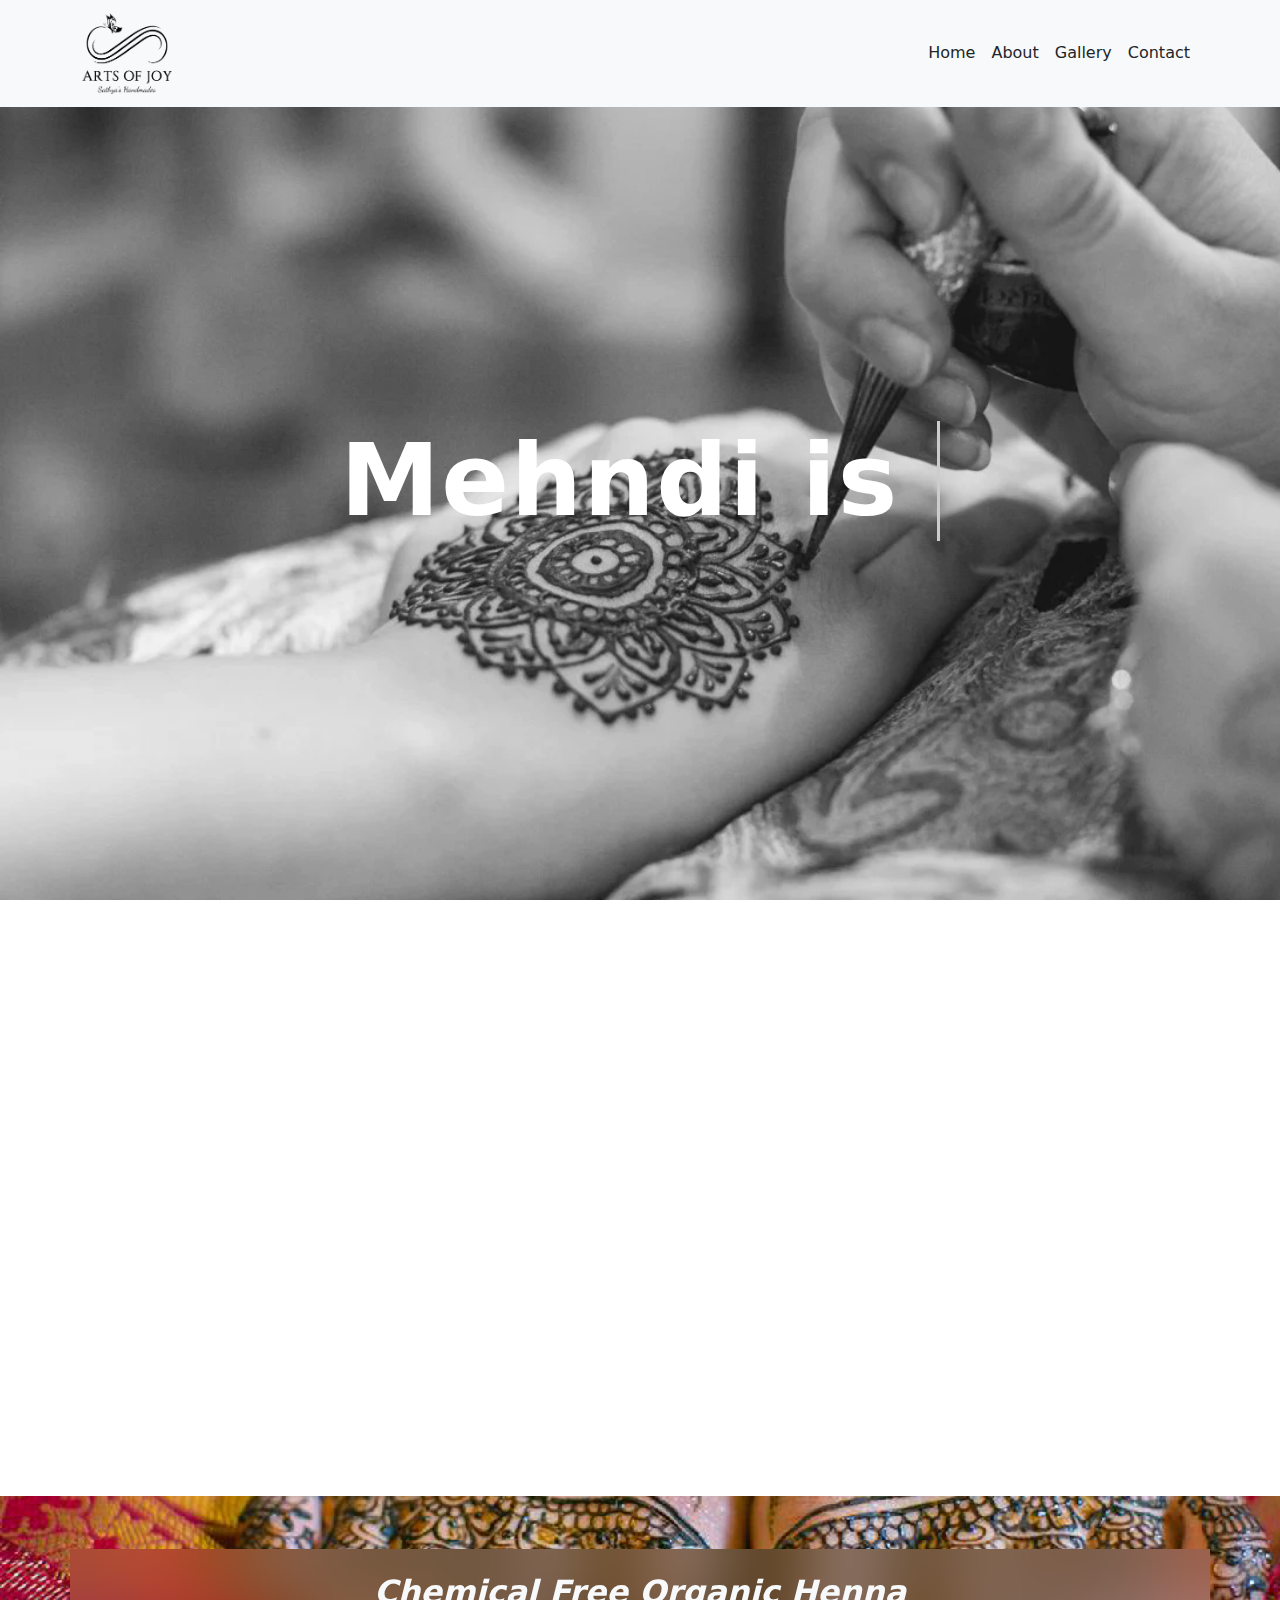
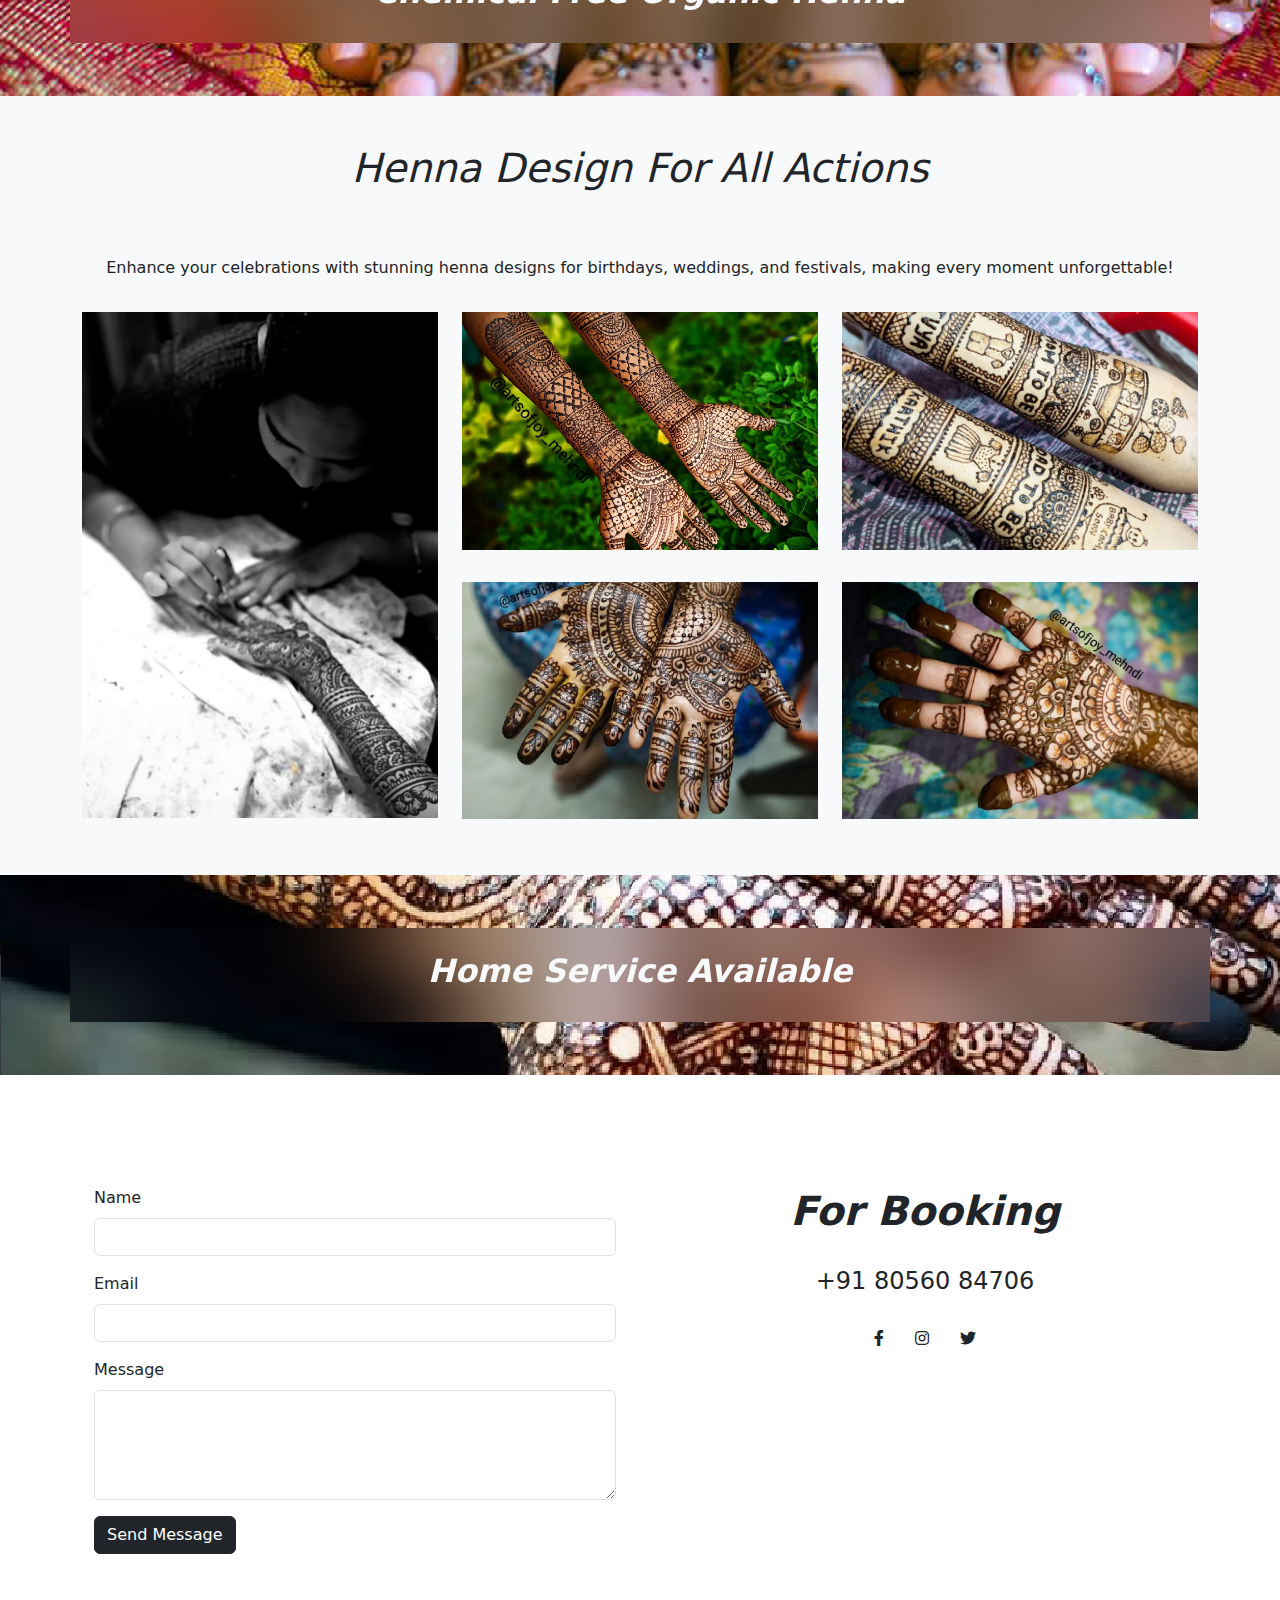
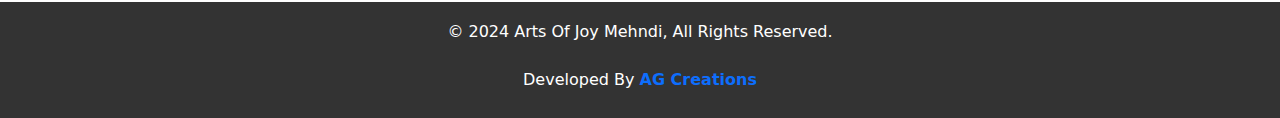
==== commit b3eeef14: "aoj master" ====
--- a/index.html
+++ b/index.html
@@ -3,7 +3,7 @@
 <head>
     <meta charset="UTF-8">
     <meta name="viewport" content="width=device-width, initial-scale=1.0">
-    <title>Arts Of Joy Mehndi Designs</title>
+    <title>Arts Of Joy Mehndi </title>
     <!-- Bootstrap CSS -->
     <link href="https://cdn.jsdelivr.net/npm/bootstrap@5.3.0-alpha1/dist/css/bootstrap.min.css" rel="stylesheet">
 
@@ -197,7 +197,8 @@
     
     <!-- Footer -->
     <footer>
-        <p class="text-center pt-2">© 2024 Arts Of Joy Mehndi, All Rights Reserved.</p>
+        <p class="text-center pt-2" >© 2024 Arts Of Joy Mehndi, All Rights Reserved.</p>
+        <p class="text-center pt-2">Developed By <b> <a href="mailto:arunagiri@artsofjoy.in">AG Creations</a> </b> </p>
     </footer>
 
     <!-- Bootstrap JS -->
